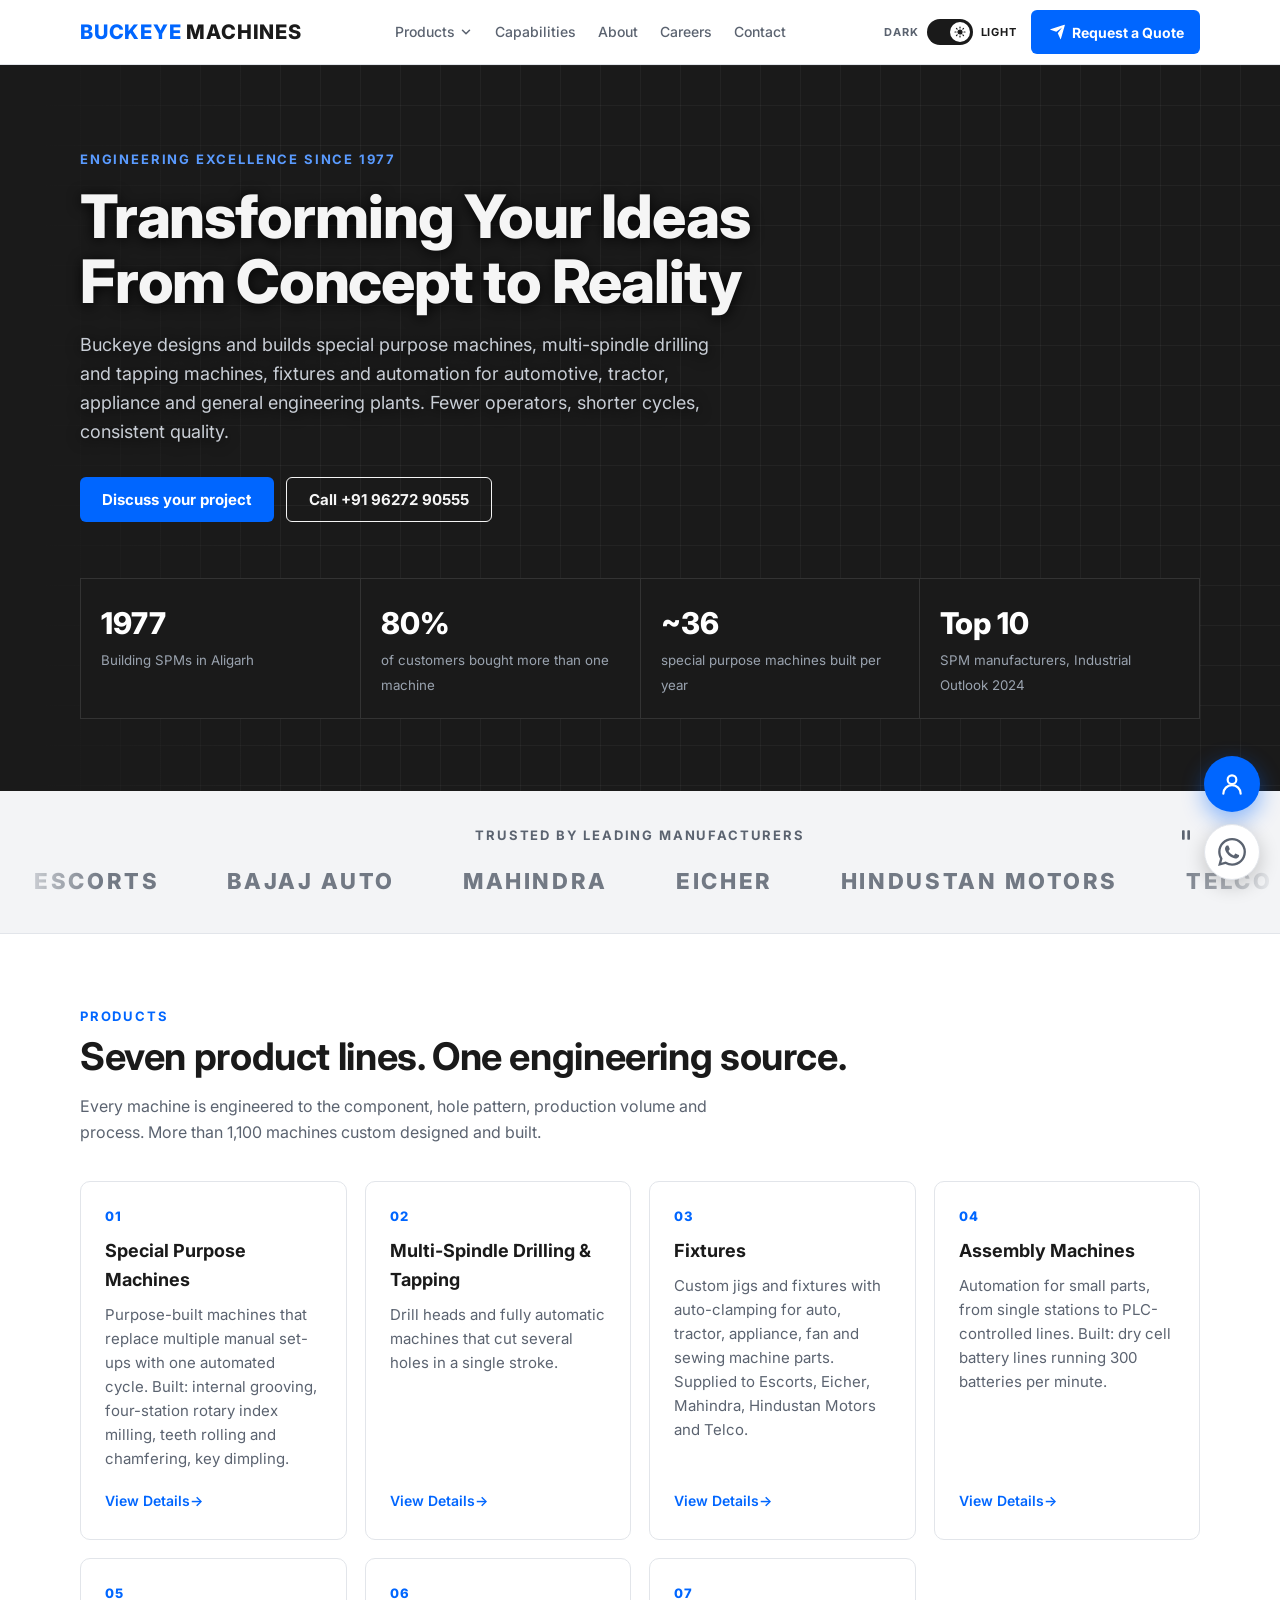
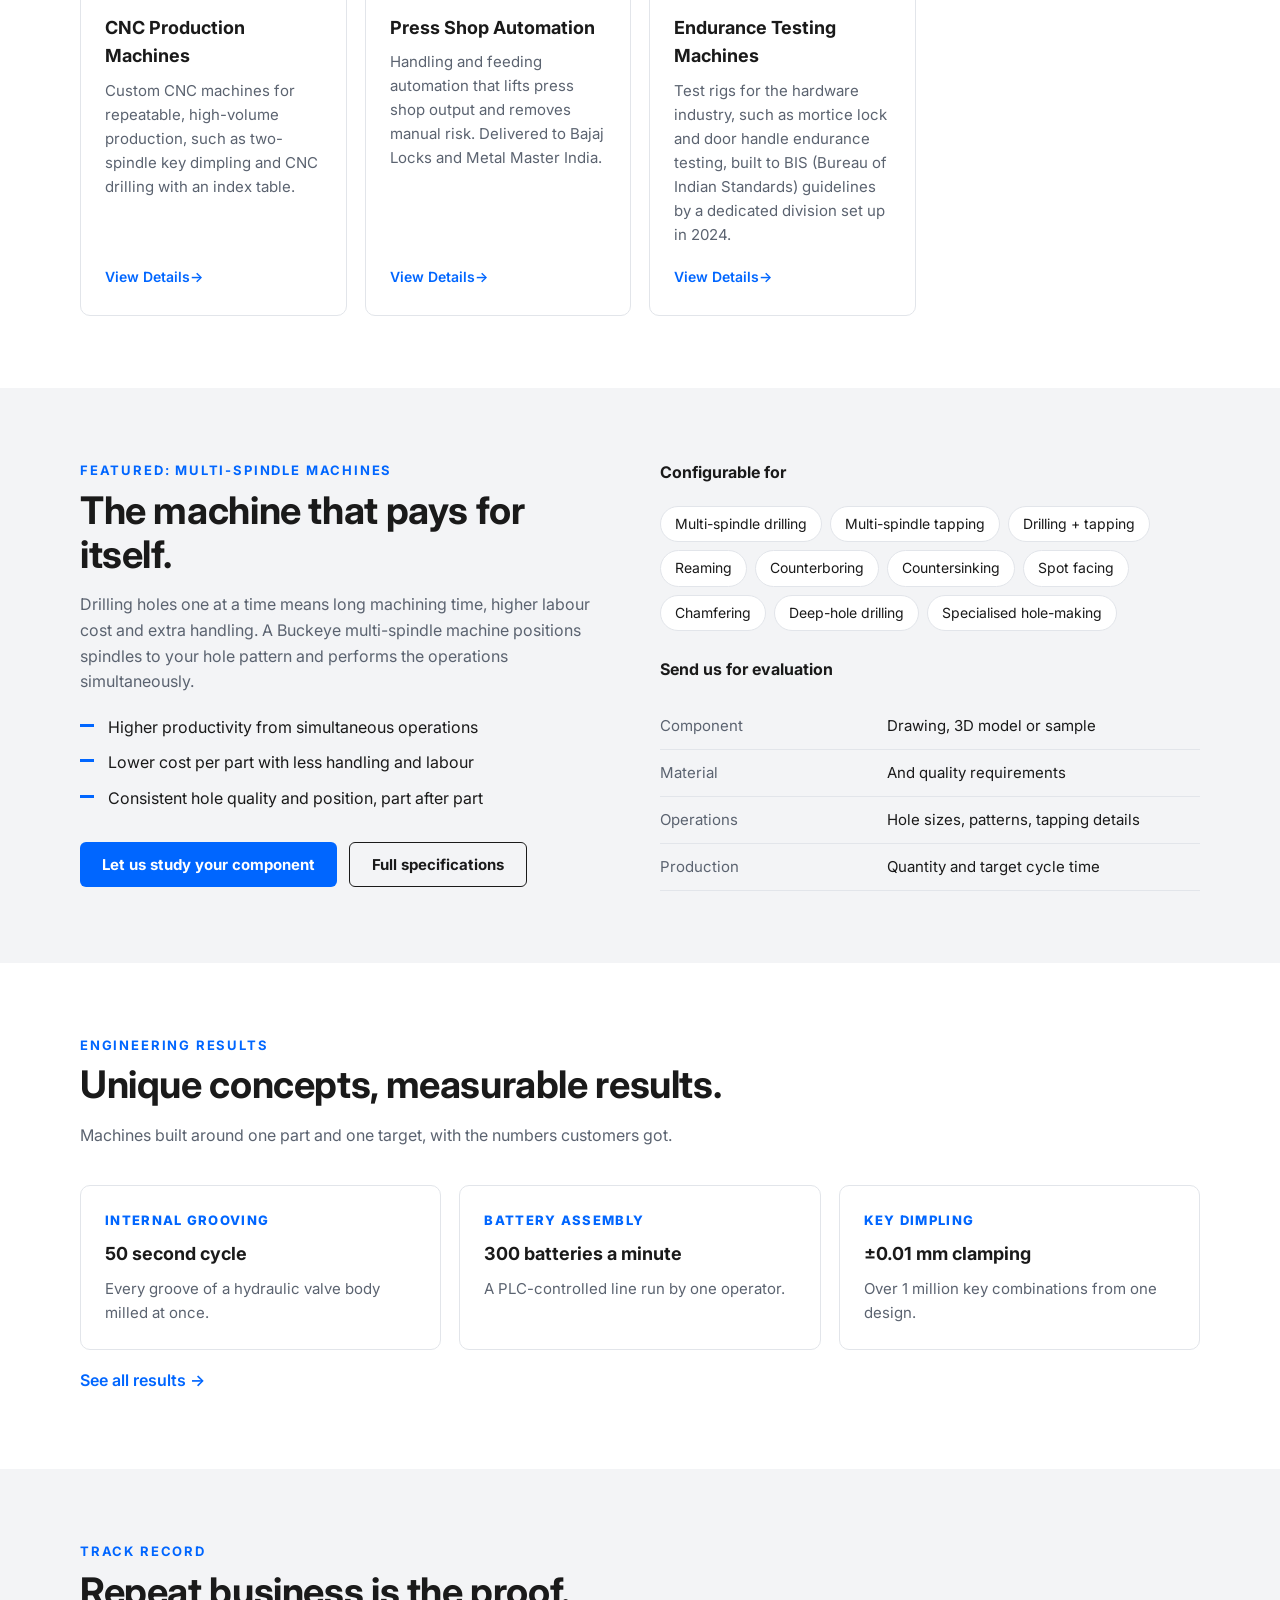
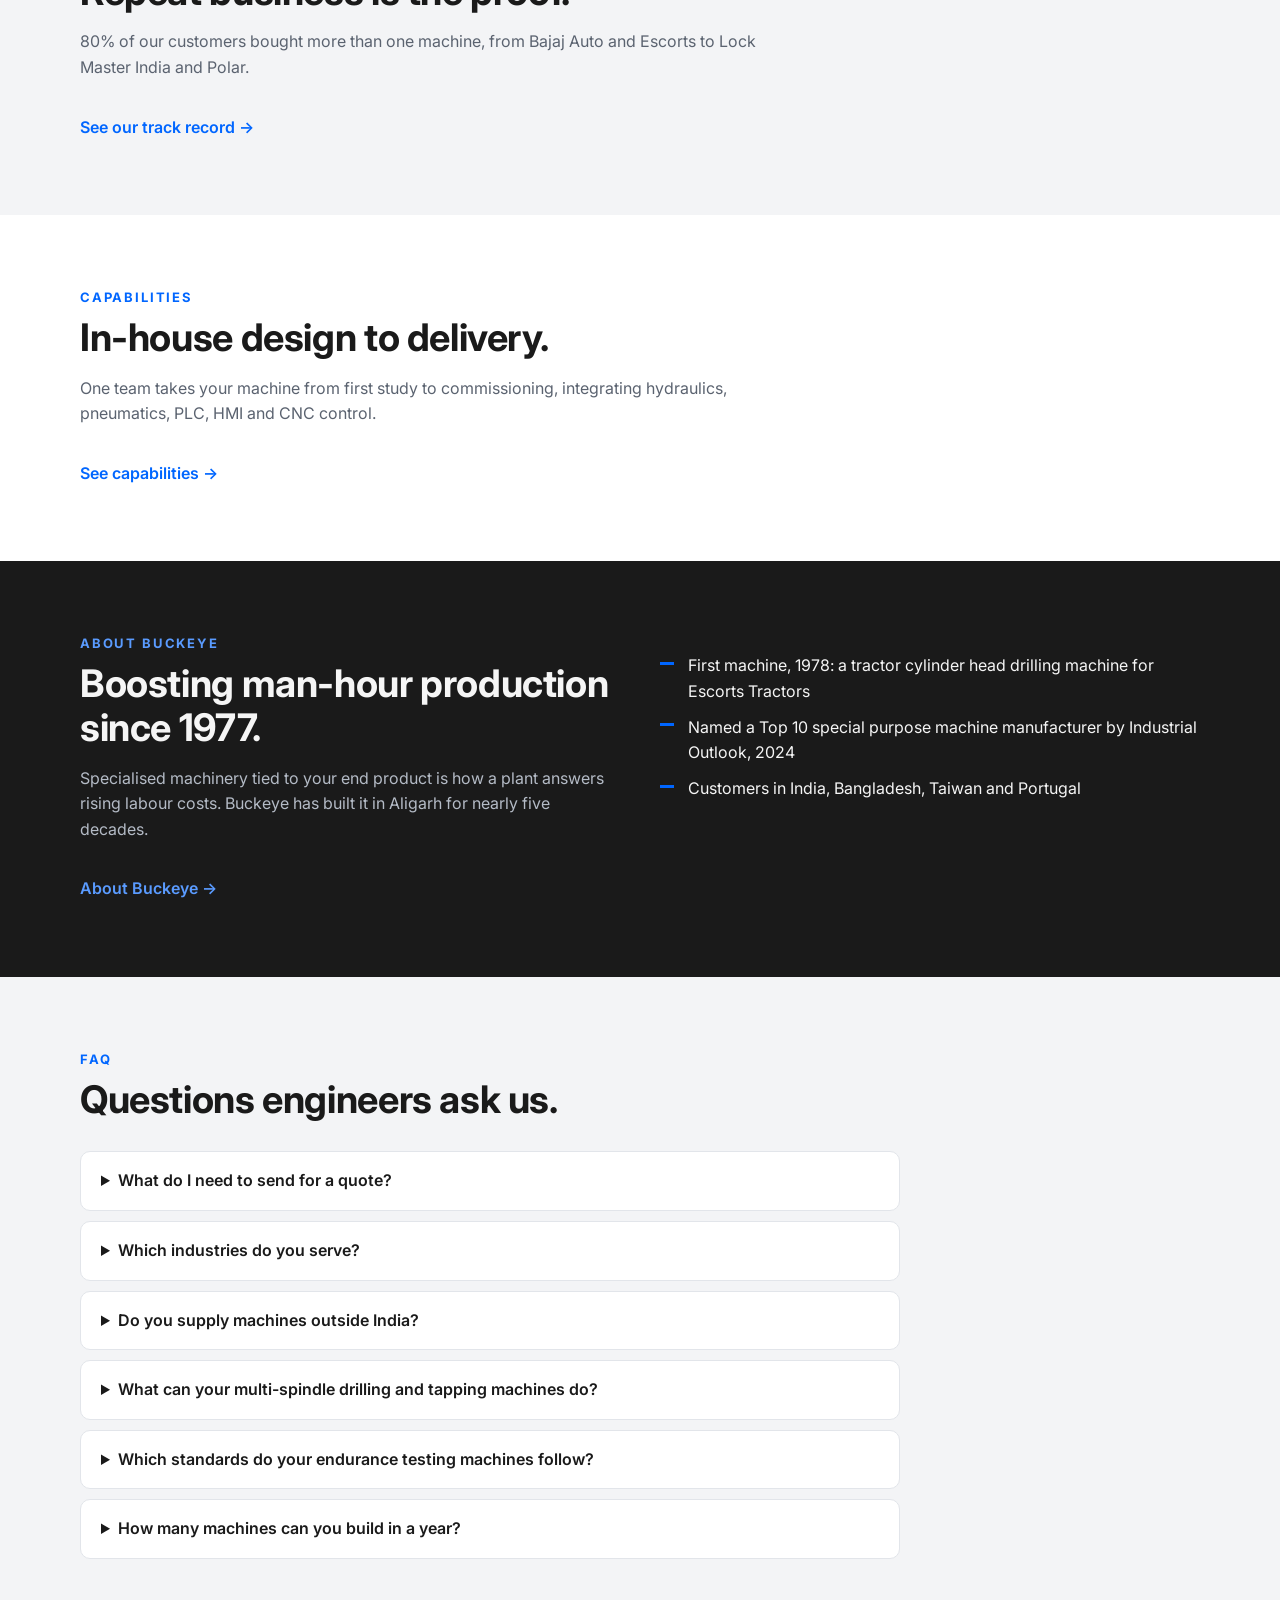
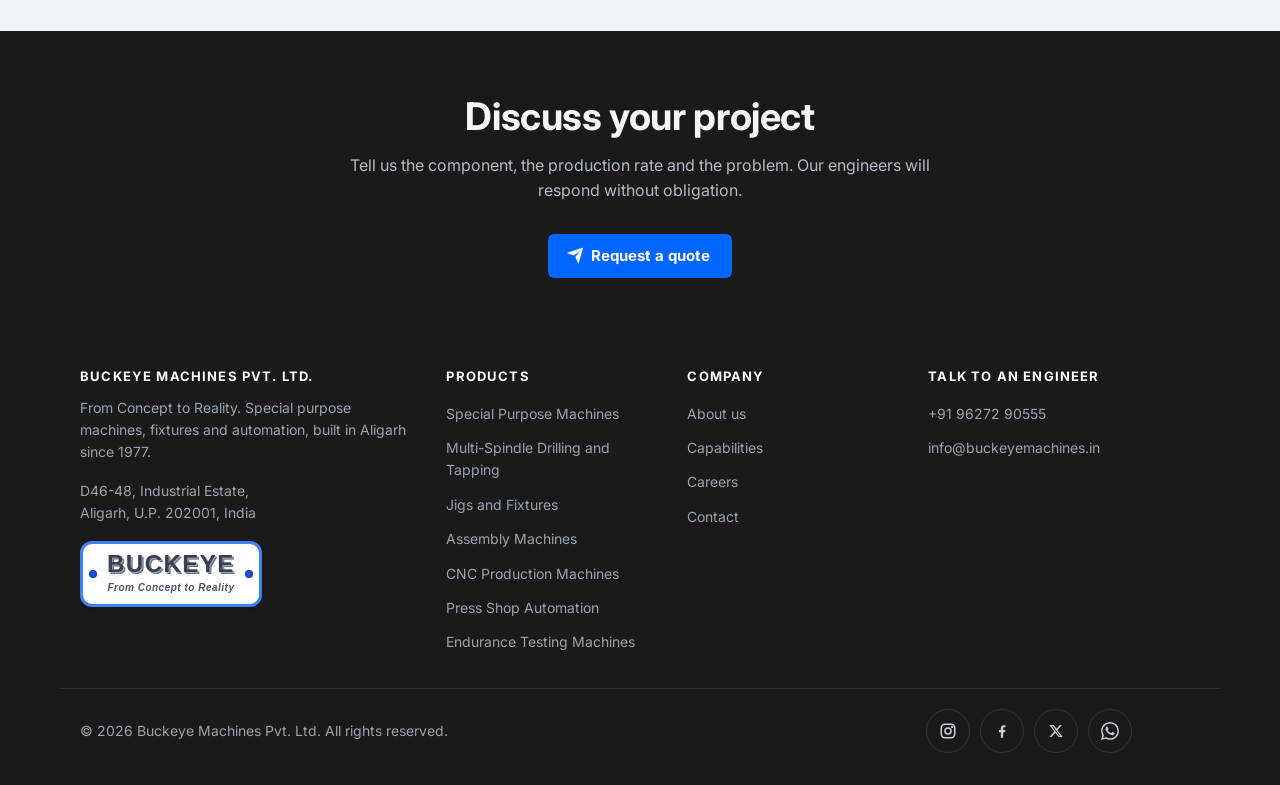
==== index.html @ 373fa929 "Add files via upload Upload developed Website" ====
<!DOCTYPE html>
<html lang="en-IN">
<head>
<meta charset="utf-8">
<meta name="viewport" content="width=device-width, initial-scale=1, viewport-fit=cover">
<title>Special Purpose Machine Manufacturer, Aligarh | Buckeye Machines</title>
<meta name="description" content="Custom special purpose machines, multi-spindle drilling and tapping, fixtures, assembly and CNC automation from Aligarh, India. 1,100+ machines since 1977.">
<meta name="robots" content="index, follow, max-image-preview:large">
<meta name="theme-color" content="#1a1a1a">
<link rel="canonical" href="https://buckeyemachines.in/">
<meta property="og:type" content="website"><meta property="og:site_name" content="Buckeye Machines"><meta property="og:title" content="Special Purpose Machine Manufacturer, Aligarh | Buckeye Machines"><meta property="og:description" content="Custom special purpose machines, multi-spindle drilling and tapping, fixtures, assembly and CNC automation from Aligarh, India. 1,100+ machines since 1977."><meta property="og:url" content="https://buckeyemachines.in/"><meta property="og:locale" content="en_IN">
<meta name="twitter:card" content="summary_large_image"><meta name="twitter:title" content="Special Purpose Machine Manufacturer, Aligarh | Buckeye Machines"><meta name="twitter:description" content="Custom special purpose machines, multi-spindle drilling and tapping, fixtures, assembly and CNC automation from Aligarh, India. 1,100+ machines since 1977.">
<script>try{var t=localStorage.getItem("bm-theme");if(t)document.documentElement.setAttribute("data-theme",t)}catch(e){}</script>
<link rel="preconnect" href="https://fonts.googleapis.com"><link rel="preconnect" href="https://fonts.gstatic.com" crossorigin>
<link rel="stylesheet" href="https://fonts.googleapis.com/css2?family=Inter:wght@400;500;600;700;800&display=swap">
<link rel="preload" as="image" href="images/hero.webp">
<link rel="icon" href="favicon.svg" type="image/svg+xml">
<link rel="stylesheet" href="style.css">
<script type="application/ld+json">{"@context":"https://schema.org","@graph":[{"@type":["Organization","LocalBusiness"],"@id":"https://buckeyemachines.in/#org","name":"Buckeye Machines Pvt. Ltd.","alternateName":"Buckeye Machines","url":"https://buckeyemachines.in/","email":"info@buckeyemachines.in","telephone":"+91-9627290555","foundingDate":"1977","slogan":"From Concept to Reality","description":"Manufacturer of special purpose machines, multi-spindle drilling and tapping machines, fixtures, assembly machines, CNC production machines, press shop automation and endurance testing machines.","geo":{"@type":"GeoCoordinates","latitude":27.90483729725643,"longitude":78.0615991531954},"hasMap":"https://maps.app.goo.gl/Gg2htDbvVSRS2Ftr7","address":{"@type":"PostalAddress","streetAddress":"D46-48, Industrial Estate","addressLocality":"Aligarh","addressRegion":"Uttar Pradesh","postalCode":"202001","addressCountry":"IN"},"areaServed":["India","Bangladesh","Taiwan","Portugal"],"numberOfEmployees":{"@type":"QuantitativeValue","minValue":40,"maxValue":45},"contactPoint":{"@type":"ContactPoint","contactType":"sales","telephone":"+91-9627290555","email":"info@buckeyemachines.in","areaServed":"IN"},"sameAs":["https://www.instagram.com/buckeyemachines57/","https://twitter.com/BuckeyeMachines","https://www.facebook.com/profile.php?id=100081990784406"],"knowsAbout":["Special purpose machines","Multi-spindle drilling and tapping","Jigs and fixtures","Assembly automation","CNC production machines","Press shop automation","Endurance testing machines"],"hasOfferCatalog":{"@type":"OfferCatalog","name":"Machines and equipment","itemListElement":[{"@type":"OfferCatalog","name":"Special Purpose Machines"},{"@type":"OfferCatalog","name":"Multi-Spindle Drilling & Tapping Machines"},{"@type":"OfferCatalog","name":"Fixtures"},{"@type":"OfferCatalog","name":"Assembly Machines"},{"@type":"OfferCatalog","name":"CNC Production Machines"},{"@type":"OfferCatalog","name":"Press Shop Automation"},{"@type":"OfferCatalog","name":"Endurance Testing Machines"}]}},{"@type":"WebSite","@id":"https://buckeyemachines.in/#site","url":"https://buckeyemachines.in/","name":"Buckeye Machines","inLanguage":"en-IN","publisher":{"@id":"https://buckeyemachines.in/#org"}},{"@type":"FAQPage","mainEntity":[{"@type":"Question","name":"What do I need to send for a quote?","acceptedAnswer":{"@type":"Answer","text":"Send your desired production rate, relevant part drawings and any machine concept or preference you have. Our application engineers review your requirements and show how they can be achieved, without obligation."}},{"@type":"Question","name":"Which industries do you serve?","acceptedAnswer":{"@type":"Answer","text":"We build for automotive, tractor, appliance, fan, battery, lock and sewing machine manufacturers, among others. Customers include Escorts, Bajaj Auto, Mahindra, Singer and Godrej."}},{"@type":"Question","name":"Do you supply machines outside India?","acceptedAnswer":{"@type":"Answer","text":"Yes. We have built assembly machines for customers in Bangladesh and Taiwan, and supplied a machine to Aluthea Group in Portugal."}},{"@type":"Question","name":"What can your multi-spindle drilling and tapping machines do?","acceptedAnswer":{"@type":"Answer","text":"They drill and tap holes of any size, quantity or pattern in a single cycle, and can also ream, counterbore, countersink, spot face, chamfer and deep-hole drill."}},{"@type":"Question","name":"Which standards do your endurance testing machines follow?","acceptedAnswer":{"@type":"Answer","text":"They are built for hardware products to BIS (Bureau of Indian Standards) guidelines by a dedicated team set up in 2024."}},{"@type":"Question","name":"How many machines can you build in a year?","acceptedAnswer":{"@type":"Answer","text":"Our capacity is about 36 special purpose machines of average size per year. We work with four to eight customers at a time so each gets our full focus."}}]}]}</script>
</head>
<body>
<a class="skip" href="#top">Skip to main content</a>
<header><div class="w nav"><a class="logo" href="index.html"><span>BUCKEYE</span> MACHINES</a><nav id="nv" aria-label="Main"><div class="dd"><a href="index.html#products" data-dd aria-haspopup="true">Products</a><button class="ddb" type="button" aria-label="Show product menu" aria-expanded="false"><svg viewBox="0 0 24 24" width="14" height="14" fill="none" stroke="currentColor" stroke-width="2.6" stroke-linecap="round" stroke-linejoin="round" aria-hidden="true"><path d="M6 9l6 6 6-6"/></svg></button><ul class="sub"><li><a href="index.html#products">All products</a></li><li><a href="special-purpose-machine.html">Special Purpose Machines</a></li><li><a href="drilling-machine.html">Multi-Spindle Drilling and Tapping</a></li><li><a href="fixture.html">Jigs and Fixtures</a></li><li><a href="assembly-machines.html">Assembly Machines</a></li><li><a href="cnc-production-machine.html">CNC Production Machines</a></li><li><a href="press-shop-automation.html">Press Shop Automation</a></li><li><a href="endurance-testing-machines.html">Endurance Testing Machines</a></li></ul></div><a href="capabilities.html">Capabilities</a><a href="about-us.html">About</a><a href="career.html">Careers</a><a href="contact-us.html">Contact</a><a class="btn nvc btn-send" href="contact-us.html#rfq"><span class="sw1"><span class="sw2"><svg viewBox="0 0 24 24" aria-hidden="true"><path fill="currentColor" d="M1.946 9.315c-.522-.174-.527-.455.01-.634l19.087-6.362c.529-.176.832.12.684.638l-5.454 19.086c-.15.529-.455.547-.679.045L12 14l6-8-8 6-8.054-2.685z"/></svg></span></span><span class="bt">Request a Quote</span></a></nav><div class="hr"><button class="mb" id="mb" type="button" aria-label="Open menu" aria-expanded="false" aria-controls="nv"><svg viewBox="0 0 24 24" width="22" height="22" fill="none" stroke="currentColor" stroke-width="2.2" stroke-linecap="round" aria-hidden="true"><path d="M4 7h16M4 12h16M4 17h16"/></svg></button><button class="sw" id="tg" type="button" role="switch" aria-checked="false" aria-label="Toggle dark and light mode"><span class="sl sd">Dark</span><span class="tr"><span class="kn"><svg class="mo" viewBox="0 0 24 24" width="12" height="12" fill="currentColor" aria-hidden="true"><path d="M20 14.5A8.5 8.5 0 0 1 9.5 4a8.5 8.5 0 1 0 10.5 10.5z"/></svg><svg class="su" viewBox="0 0 24 24" width="12" height="12" fill="none" stroke="currentColor" stroke-width="2.4" stroke-linecap="round" aria-hidden="true"><circle cx="12" cy="12" r="4" fill="currentColor"/><path d="M12 2v2M12 20v2M2 12h2M20 12h2M4.9 4.9l1.4 1.4M17.7 17.7l1.4 1.4M4.9 19.1l1.4-1.4M17.7 6.3l1.4-1.4"/></svg></span></span><span class="sl sg">Light</span></button><a class="btn sm btn-send" href="contact-us.html#rfq"><span class="sw1"><span class="sw2"><svg viewBox="0 0 24 24" aria-hidden="true"><path fill="currentColor" d="M1.946 9.315c-.522-.174-.527-.455.01-.634l19.087-6.362c.529-.176.832.12.684.638l-5.454 19.086c-.15.529-.455.547-.679.045L12 14l6-8-8 6-8.054-2.685z"/></svg></span></span><span class="bt">Request a Quote</span></a></div></div></header>
<main id="top">
<div class="hero"><div class="w">
<div class="eyebrow">Engineering excellence since 1977</div>
<h1>Transforming Your Ideas<br>From Concept to Reality</h1>
<p>Buckeye designs and builds special purpose machines, multi-spindle drilling and tapping machines, fixtures and automation for automotive, tractor, appliance and general engineering plants. Fewer operators, shorter cycles, consistent quality.</p>
<div class="cta"><a class="btn" href="contact-us.html#rfq">Discuss your project</a><a class="btn o" href="tel:+919627290555">Call +91 96272 90555</a></div>
<div class="stats"><div><b>1977</b><small>Building SPMs in Aligarh</small></div><div><b>80%</b><small>of customers bought more than one machine</small></div><div><b>~36</b><small>special purpose machines built per year</small></div><div><b>Top 10</b><small>SPM manufacturers, Industrial Outlook 2024</small></div></div>
</div></div>

<div class="trust"><div class="w"><div class="eyebrow">Trusted by leading manufacturers</div><button class="mp" id="mp" type="button" aria-pressed="false" aria-label="Pause or play scrolling client names"><svg class="pa" viewBox="0 0 24 24" width="16" height="16" fill="currentColor" aria-hidden="true"><rect x="6" y="5" width="4" height="14" rx="1"/><rect x="14" y="5" width="4" height="14" rx="1"/></svg><svg class="pl" viewBox="0 0 24 24" width="16" height="16" fill="currentColor" aria-hidden="true"><path d="M7 4.5v15l12-7.5z"/></svg></button></div><div class="mq" aria-label="Companies Buckeye has worked with"><div class="mt" id="mt"><span>Escorts</span><span>Bajaj Auto</span><span>Mahindra</span><span>Eicher</span><span>Hindustan Motors</span><span>Telco</span><span>Singer</span><span>Kelvinator</span><span>Khaitan Fans</span><span>Orient Fans</span><span>LML</span><span>Polar</span><span>Usha Fans</span><span>Electrolux</span><span>Godrej</span><span>Geep</span><span>Lock Master India</span><span>Sona Steering</span><span>Sandhar Locks</span><span>XLO United Clutch</span><span>JK Batteries</span><span>Novino</span><span>Morris Bajaj</span><span>Balaji Hardware</span><span>Aluthea Group, Portugal</span></div></div></div>

<section id="products"><div class="w">
<div class="eyebrow">Products</div>
<h2>Seven product lines. One engineering source.</h2>
<p class="lead">Every machine is engineered to the component, hole pattern, production volume and process. More than 1,100 machines custom designed and built.</p>
<div class="grid">
<div class="card"><i>01</i><h3>Special Purpose Machines</h3><p>Purpose-built machines that replace multiple manual set-ups with one automated cycle. Built: internal grooving, four-station rotary index milling, teeth rolling and chamfering, key dimpling.</p><a href="special-purpose-machine.html">View Details<span class="sr"> of Special Purpose Machines</span> →</a></div>
<div class="card"><i>02</i><h3>Multi-Spindle Drilling &amp; Tapping</h3><p>Drill heads and fully automatic machines that cut several holes in a single stroke.</p><a href="drilling-machine.html">View Details<span class="sr"> of Multi-Spindle Drilling &amp; Tapping</span> →</a></div>
<div class="card"><i>03</i><h3>Fixtures</h3><p>Custom jigs and fixtures with auto-clamping for auto, tractor, appliance, fan and sewing machine parts. Supplied to Escorts, Eicher, Mahindra, Hindustan Motors and Telco.</p><a href="fixture.html">View Details<span class="sr"> of Fixtures</span> →</a></div>
<div class="card"><i>04</i><h3>Assembly Machines</h3><p>Automation for small parts, from single stations to PLC-controlled lines. Built: dry cell battery lines running 300 batteries per minute.</p><a href="assembly-machines.html">View Details<span class="sr"> of Assembly Machines</span> →</a></div>
<div class="card"><i>05</i><h3>CNC Production Machines</h3><p>Custom CNC machines for repeatable, high-volume production, such as two-spindle key dimpling and CNC drilling with an index table.</p><a href="cnc-production-machine.html">View Details<span class="sr"> of CNC Production Machines</span> →</a></div>
<div class="card"><i>06</i><h3>Press Shop Automation</h3><p>Handling and feeding automation that lifts press shop output and removes manual risk. Delivered to Bajaj Locks and Metal Master India.</p><a href="press-shop-automation.html">View Details<span class="sr"> of Press Shop Automation</span> →</a></div>
<div class="card"><i>07</i><h3>Endurance Testing Machines</h3><p>Test rigs for the hardware industry, such as mortice lock and door handle endurance testing, built to BIS (Bureau of Indian Standards) guidelines by a dedicated division set up in 2024.</p><a href="endurance-testing-machines.html">View Details<span class="sr"> of Endurance Testing Machines</span> →</a></div>
</div></div></section>

<section class="alt" id="drilling"><div class="w two">
<div>
<div class="eyebrow">Featured: multi-spindle machines</div>
<h2>The machine that pays for itself.</h2>
<p class="lead">Drilling holes one at a time means long machining time, higher labour cost and extra handling. A Buckeye multi-spindle machine positions spindles to your hole pattern and performs the operations simultaneously.</p>
<ul class="ck"><li>Higher productivity from simultaneous operations</li><li>Lower cost per part with less handling and labour</li><li>Consistent hole quality and position, part after part</li></ul>
<div class="cta"><a class="btn" href="contact-us.html?m=Multi-Spindle%20Drilling%20%26%20Tapping#rfq">Let us study your component</a><a class="btn o" href="drilling-machine.html">Full specifications</a></div>
</div>
<div>
<b>Configurable for</b>
<div class="tags"><span>Multi-spindle drilling</span><span>Multi-spindle tapping</span><span>Drilling + tapping</span><span>Reaming</span><span>Counterboring</span><span>Countersinking</span><span>Spot facing</span><span>Chamfering</span><span>Deep-hole drilling</span><span>Specialised hole-making</span></div>
<p style="margin-top:26px"><b>Send us for evaluation</b></p>
<table class="spec"><tr><td>Component</td><td>Drawing, 3D model or sample</td></tr><tr><td>Material</td><td>And quality requirements</td></tr><tr><td>Operations</td><td>Hole sizes, patterns, tapping details</td></tr><tr><td>Production</td><td>Quantity and target cycle time</td></tr></table>
</div></div></section>

<section id="work"><div class="w"><div class="eyebrow">Engineering results</div><h2>Unique concepts, measurable results.</h2><p class="lead">Machines built around one part and one target, with the numbers customers got.</p><div class="grid" style="grid-template-columns:repeat(auto-fit,minmax(240px,1fr))">
<div class="card"><i>INTERNAL GROOVING</i><h3>50 second cycle</h3><p>Every groove of a hydraulic valve body milled at once.</p></div>
<div class="card"><i>BATTERY ASSEMBLY</i><h3>300 batteries a minute</h3><p>A PLC-controlled line run by one operator.</p></div>
<div class="card"><i>KEY DIMPLING</i><h3>±0.01 mm clamping</h3><p>Over 1 million key combinations from one design.</p></div>
</div><a class="more" href="capabilities.html#work">See all results →</a></div></section>

<section class="alt" id="record"><div class="w"><div class="eyebrow">Track record</div><h2>Repeat business is the proof.</h2><p class="lead">80% of our customers bought more than one machine, from Bajaj Auto and Escorts to Lock Master India and Polar.</p><a class="more" href="capabilities.html#record">See our track record →</a></div></section>

<section id="capabilities"><div class="w"><div class="eyebrow">Capabilities</div><h2>In-house design to delivery.</h2><p class="lead">One team takes your machine from first study to commissioning, integrating hydraulics, pneumatics, PLC, HMI and CNC control.</p><a class="more" href="capabilities.html">See capabilities →</a></div></section>

<section class="dark" id="about"><div class="w two"><div><div class="eyebrow">About Buckeye</div><h2>Boosting man-hour production since 1977.</h2><p class="lead">Specialised machinery tied to your end product is how a plant answers rising labour costs. Buckeye has built it in Aligarh for nearly five decades.</p><a class="more" href="about-us.html" style="color:#5a9bff">About Buckeye →</a></div>
<div><ul class="ck"><li>First machine, 1978: a tractor cylinder head drilling machine for Escorts Tractors</li><li>Named a Top 10 special purpose machine manufacturer by Industrial Outlook, 2024</li><li>Customers in India, Bangladesh, Taiwan and Portugal</li></ul></div></div></section>

<section class="alt" id="faq"><div class="w"><div class="eyebrow">FAQ</div><h2>Questions engineers ask us.</h2><div class="fq"><details><summary>What do I need to send for a quote?</summary><p>Send your desired production rate, relevant part drawings and any machine concept or preference you have. Our application engineers review your requirements and show how they can be achieved, without obligation.</p></details><details><summary>Which industries do you serve?</summary><p>We build for automotive, tractor, appliance, fan, battery, lock and sewing machine manufacturers, among others. Customers include Escorts, Bajaj Auto, Mahindra, Singer and Godrej.</p></details><details><summary>Do you supply machines outside India?</summary><p>Yes. We have built assembly machines for customers in Bangladesh and Taiwan, and supplied a machine to Aluthea Group in Portugal.</p></details><details><summary>What can your multi-spindle drilling and tapping machines do?</summary><p>They drill and tap holes of any size, quantity or pattern in a single cycle, and can also ream, counterbore, countersink, spot face, chamfer and deep-hole drill.</p></details><details><summary>Which standards do your endurance testing machines follow?</summary><p>They are built for hardware products to BIS (Bureau of Indian Standards) guidelines by a dedicated team set up in 2024.</p></details><details><summary>How many machines can you build in a year?</summary><p>Our capacity is about 36 special purpose machines of average size per year. We work with four to eight customers at a time so each gets our full focus.</p></details></div></div></section>

<section class="band"><div class="w"><h2>Discuss your project</h2><p>Tell us the component, the production rate and the problem. Our engineers will respond without obligation.</p><div class="cta"><a class="btn btn-send" href="contact-us.html#rfq"><span class="sw1"><span class="sw2"><svg viewBox="0 0 24 24" aria-hidden="true"><path fill="currentColor" d="M1.946 9.315c-.522-.174-.527-.455.01-.634l19.087-6.362c.529-.176.832.12.684.638l-5.454 19.086c-.15.529-.455.547-.679.045L12 14l6-8-8 6-8.054-2.685z"/></svg></span></span><span class="bt">Request a quote</span></a></div></div></section>
</main>
<footer><div class="w fg"><div><h3>Buckeye Machines Pvt. Ltd.</h3><p>From Concept to Reality. Special purpose machines, fixtures and automation, built in Aligarh since 1977.</p><p><a href="https://maps.app.goo.gl/Gg2htDbvVSRS2Ftr7" target="_blank" rel="noopener">D46-48, Industrial Estate,<br>Aligarh, U.P. 202001, India</a></p> <p>     <a href="#" class="logo-badge">
      <span class="logo-text">BUCKEYE</span>
      <span class="logo-tagline">From Concept to Reality</span>
    </a></p> </div><div><h3>Products</h3><ul><li><a href="special-purpose-machine.html">Special Purpose Machines</a></li><li><a href="drilling-machine.html">Multi-Spindle Drilling and Tapping</a></li><li><a href="fixture.html">Jigs and Fixtures</a></li><li><a href="assembly-machines.html">Assembly Machines</a></li><li><a href="cnc-production-machine.html">CNC Production Machines</a></li><li><a href="press-shop-automation.html">Press Shop Automation</a></li><li><a href="endurance-testing-machines.html">Endurance Testing Machines</a></li></ul></div><div><h3>Company</h3><ul><li><a href="about-us.html">About us</a></li><li><a href="capabilities.html">Capabilities</a></li><li><a href="career.html">Careers</a></li><li><a href="contact-us.html">Contact</a></li></ul></div><div><h3>Talk to an engineer</h3><p><a href="tel:+919627290555">+91 96272 90555</a><br><a href="mailto:info@buckeyemachines.in">info@buckeyemachines.in</a></p></div></div><div class="w fb"><span>© <span class="yr">2026</span> Buckeye Machines Pvt. Ltd. All rights reserved.</span><span class="so"><a href="https://www.instagram.com/buckeyemachines57/" target="_blank" rel="noopener" aria-label="Instagram"><svg viewBox="0 0 24 24" width="18" height="18" fill="none" stroke="currentColor" stroke-width="2" stroke-linecap="round" stroke-linejoin="round" aria-hidden="true"><rect x="3" y="3" width="18" height="18" rx="5"/><circle cx="12" cy="12" r="4"/><circle cx="17.5" cy="6.5" r=".6" fill="currentColor"/></svg></a><a href="https://www.facebook.com/profile.php?id=100081990784406" target="_blank" rel="noopener" aria-label="Facebook"><svg viewBox="0 0 24 24" width="18" height="18" fill="currentColor" aria-hidden="true"><path d="M13.5 21v-7.5h2.6l.4-3h-3V8.6c0-.9.3-1.5 1.5-1.5h1.6V4.4c-.3 0-1.2-.1-2.3-.1-2.3 0-3.8 1.4-3.8 3.9v2.3H7.9v3h2.6V21h3z"/></svg></a><a href="https://twitter.com/BuckeyeMachines" target="_blank" rel="noopener" aria-label="X"><svg viewBox="0 0 24 24" width="16" height="16" fill="currentColor" aria-hidden="true"><path d="M17.8 3h3.1l-6.8 7.7L22 21h-6.2l-4.9-6.4L5.3 21H2.2l7.3-8.3L2 3h6.4l4.4 5.8L17.8 3zm-1.1 16.2h1.7L7.4 4.7H5.6l11.1 14.5z"/></svg></a><a href="https://wa.me/919627290555?text=Hello%20Buckeye%20Machines%2C%20I%20would%20like%20to%20discuss%20a%20machine%20requirement." target="_blank" rel="noopener" aria-label="WhatsApp"><svg viewBox="0 0 24 24" width="18" height="18" fill="currentColor" aria-hidden="true"><path d="M17.472 14.382c-.297-.149-1.758-.867-2.03-.967-.273-.099-.471-.148-.67.15-.197.297-.767.966-.94 1.164-.173.199-.347.223-.644.075-.297-.15-1.255-.463-2.39-1.475-.883-.788-1.48-1.761-1.653-2.059-.173-.297-.018-.458.13-.606.134-.133.298-.347.446-.52.149-.174.198-.298.298-.497.099-.198.05-.371-.025-.52-.075-.149-.669-1.612-.916-2.207-.242-.579-.487-.5-.669-.51-.173-.008-.371-.01-.57-.01-.198 0-.52.074-.792.372-.272.297-1.04 1.016-1.04 2.479 0 1.462 1.065 2.875 1.213 3.074.149.198 2.096 3.2 5.077 4.487.709.306 1.262.489 1.694.625.712.227 1.36.195 1.871.118.571-.085 1.758-.719 2.006-1.413.248-.694.248-1.289.173-1.413-.074-.124-.272-.198-.57-.347m-5.421 7.403h-.004a9.87 9.87 0 01-5.031-1.378l-.361-.214-3.741.982.998-3.648-.235-.374a9.86 9.86 0 01-1.51-5.26c.001-5.45 4.436-9.884 9.888-9.884 2.64 0 5.122 1.03 6.988 2.898a9.825 9.825 0 012.893 6.994c-.003 5.45-4.437 9.884-9.885 9.884m8.413-18.297A11.815 11.815 0 0012.05 0C5.495 0 .16 5.335.157 11.892c0 2.096.547 4.142 1.588 5.945L.057 24l6.305-1.654a11.882 11.882 0 005.683 1.448h.005c6.554 0 11.89-5.335 11.893-11.893a11.821 11.821 0 00-3.48-8.413z"/></svg></a></span></div></footer>
<div class="cpw"><button class="cb" id="cb" type="button" aria-label="Contact information" aria-expanded="false" aria-controls="cp"><svg viewBox="0 0 24 24" width="26" height="26" fill="none" stroke="currentColor" stroke-width="2" stroke-linecap="round" stroke-linejoin="round" aria-hidden="true"><circle cx="12" cy="8" r="4"/><path d="M4 21a8 8 0 0116 0"/></svg></button><span class="cbl">Contact us</span></div><section class="cp" id="cp" role="dialog" aria-label="Contact information" aria-hidden="true"><div class="cph"><b>Contact Buckeye</b><button class="cpx" id="cpx" type="button" aria-label="Close contact information">✕</button></div><ul class="cpl"><li><span class="ci"><svg viewBox="0 0 24 24" width="17" height="17" fill="none" stroke="currentColor" stroke-width="2" stroke-linecap="round" stroke-linejoin="round" aria-hidden="true"><path d="M22 16.9v3a2 2 0 01-2.2 2 19.8 19.8 0 01-8.6-3.1 19.5 19.5 0 01-6-6A19.8 19.8 0 012.1 4.2 2 2 0 014.1 2h3a2 2 0 012 1.7c.1 1 .4 1.9.7 2.8a2 2 0 01-.5 2.1L8.1 9.9a16 16 0 006 6l1.3-1.3a2 2 0 012.1-.4c.9.3 1.8.6 2.8.7a2 2 0 011.7 2z"/></svg></span><span><a href="tel:+919627290555">+91 96272 90555</a><br><a href="tel:+917830655599">+91 78306 55599</a></span></li><li><span class="ci"><svg viewBox="0 0 24 24" width="17" height="17" fill="none" stroke="currentColor" stroke-width="2" stroke-linecap="round" stroke-linejoin="round" aria-hidden="true"><rect x="3" y="5" width="18" height="14" rx="2"/><path d="M3 7l9 6 9-6"/></svg></span><span><a href="mailto:info@buckeyemachines.in">info@buckeyemachines.in</a><br><a href="mailto:buckeye.aligarh@gmail.com">buckeye.aligarh@gmail.com</a></span></li><li><span class="ci"><svg viewBox="0 0 24 24" width="17" height="17" fill="none" stroke="currentColor" stroke-width="2" stroke-linecap="round" stroke-linejoin="round" aria-hidden="true"><path d="M12 21s-7-6.2-7-11a7 7 0 0114 0c0 4.8-7 11-7 11z"/><circle cx="12" cy="10" r="2.5"/></svg></span><span><a href="https://maps.app.goo.gl/Gg2htDbvVSRS2Ftr7" target="_blank" rel="noopener">D46-48, Industrial Estate, Aligarh 202001, U.P.</a></span></li></ul><div class="cps"><a href="https://wa.me/919627290555?text=Hello%20Buckeye%20Machines%2C%20I%20would%20like%20to%20discuss%20a%20machine%20requirement." target="_blank" rel="noopener"><svg viewBox="0 0 24 24" width="17" height="17" fill="currentColor" aria-hidden="true"><path d="M17.472 14.382c-.297-.149-1.758-.867-2.03-.967-.273-.099-.471-.148-.67.15-.197.297-.767.966-.94 1.164-.173.199-.347.223-.644.075-.297-.15-1.255-.463-2.39-1.475-.883-.788-1.48-1.761-1.653-2.059-.173-.297-.018-.458.13-.606.134-.133.298-.347.446-.52.149-.174.198-.298.298-.497.099-.198.05-.371-.025-.52-.075-.149-.669-1.612-.916-2.207-.242-.579-.487-.5-.669-.51-.173-.008-.371-.01-.57-.01-.198 0-.52.074-.792.372-.272.297-1.04 1.016-1.04 2.479 0 1.462 1.065 2.875 1.213 3.074.149.198 2.096 3.2 5.077 4.487.709.306 1.262.489 1.694.625.712.227 1.36.195 1.871.118.571-.085 1.758-.719 2.006-1.413.248-.694.248-1.289.173-1.413-.074-.124-.272-.198-.57-.347m-5.421 7.403h-.004a9.87 9.87 0 01-5.031-1.378l-.361-.214-3.741.982.998-3.648-.235-.374a9.86 9.86 0 01-1.51-5.26c.001-5.45 4.436-9.884 9.888-9.884 2.64 0 5.122 1.03 6.988 2.898a9.825 9.825 0 012.893 6.994c-.003 5.45-4.437 9.884-9.885 9.884m8.413-18.297A11.815 11.815 0 0012.05 0C5.495 0 .16 5.335.157 11.892c0 2.096.547 4.142 1.588 5.945L.057 24l6.305-1.654a11.882 11.882 0 005.683 1.448h.005c6.554 0 11.89-5.335 11.893-11.893a11.821 11.821 0 00-3.48-8.413z"/></svg><span>WhatsApp</span></a><a href="https://www.instagram.com/buckeyemachines57/" target="_blank" rel="noopener"><svg viewBox="0 0 24 24" width="17" height="17" fill="none" stroke="currentColor" stroke-width="2" stroke-linecap="round" stroke-linejoin="round" aria-hidden="true"><rect x="3" y="3" width="18" height="18" rx="5"/><circle cx="12" cy="12" r="4"/><circle cx="17.5" cy="6.5" r=".6" fill="currentColor"/></svg><span>@buckeyemachines57</span></a><a href="https://twitter.com/BuckeyeMachines" target="_blank" rel="noopener"><svg viewBox="0 0 24 24" width="15" height="15" fill="currentColor" aria-hidden="true"><path d="M17.8 3h3.1l-6.8 7.7L22 21h-6.2l-4.9-6.4L5.3 21H2.2l7.3-8.3L2 3h6.4l4.4 5.8L17.8 3zm-1.1 16.2h1.7L7.4 4.7H5.6l11.1 14.5z"/></svg><span>@BuckeyeMachines</span></a><a href="https://www.facebook.com/profile.php?id=100081990784406" target="_blank" rel="noopener"><svg viewBox="0 0 24 24" width="17" height="17" fill="currentColor" aria-hidden="true"><path d="M13.5 21v-7.5h2.6l.4-3h-3V8.6c0-.9.3-1.5 1.5-1.5h1.6V4.4c-.3 0-1.2-.1-2.3-.1-2.3 0-3.8 1.4-3.8 3.9v2.3H7.9v3h2.6V21h3z"/></svg><span>Buckeye Machines</span></a></div><a class="cpa" href="contact-us.html#rfq">Request a quote →</a></section>
<div class="wa"><a class="wb" href="https://wa.me/919627290555?text=Hello%20Buckeye%20Machines%2C%20I%20would%20like%20to%20discuss%20a%20machine%20requirement." target="_blank" rel="noopener" aria-label="Chat with Buckeye Machines on WhatsApp"><svg viewBox="0 0 24 24" width="28" height="28" fill="currentColor" aria-hidden="true"><path d="M17.472 14.382c-.297-.149-1.758-.867-2.03-.967-.273-.099-.471-.148-.67.15-.197.297-.767.966-.94 1.164-.173.199-.347.223-.644.075-.297-.15-1.255-.463-2.39-1.475-.883-.788-1.48-1.761-1.653-2.059-.173-.297-.018-.458.13-.606.134-.133.298-.347.446-.52.149-.174.198-.298.298-.497.099-.198.05-.371-.025-.52-.075-.149-.669-1.612-.916-2.207-.242-.579-.487-.5-.669-.51-.173-.008-.371-.01-.57-.01-.198 0-.52.074-.792.372-.272.297-1.04 1.016-1.04 2.479 0 1.462 1.065 2.875 1.213 3.074.149.198 2.096 3.2 5.077 4.487.709.306 1.262.489 1.694.625.712.227 1.36.195 1.871.118.571-.085 1.758-.719 2.006-1.413.248-.694.248-1.289.173-1.413-.074-.124-.272-.198-.57-.347m-5.421 7.403h-.004a9.87 9.87 0 01-5.031-1.378l-.361-.214-3.741.982.998-3.648-.235-.374a9.86 9.86 0 01-1.51-5.26c.001-5.45 4.436-9.884 9.888-9.884 2.64 0 5.122 1.03 6.988 2.898a9.825 9.825 0 012.893 6.994c-.003 5.45-4.437 9.884-9.885 9.884m8.413-18.297A11.815 11.815 0 0012.05 0C5.495 0 .16 5.335.157 11.892c0 2.096.547 4.142 1.588 5.945L.057 24l6.305-1.654a11.882 11.882 0 005.683 1.448h.005c6.554 0 11.89-5.335 11.893-11.893a11.821 11.821 0 00-3.48-8.413z"/></svg></a><span class="wl">Chat on WhatsApp</span></div>
<script src="site.js" defer></script>
</body>
</html>
---- style.css ----
:root{--bg:#fff;--surf:#f3f4f6;--card:#fff;--ink:#1a1a1a;--mut:#5b6370;--line:#e2e5ea;--acc:#0066ff;--acc-text:#0066ff;--acc-ink:#fff;--err:#c62f2f;--ok:#1f8a4c;--dark:#1a1a1a;--dark-ink:#f5f5f5;box-sizing:border-box;padding-top:env(safe-area-inset-top,0px);padding-bottom:env(safe-area-inset-bottom,0px);color-scheme:light}
@media (prefers-color-scheme:dark){:root:not([data-theme="light"]){--acc:#0066ff;--acc-text:#5a9bff;--acc-ink:#fff;--err:#ff8f8f;--ok:#5fd08d;--bg:#121416;--surf:#1a1d20;--card:#1f2327;--ink:#f1f2f4;--mut:#9aa3af;--line:#2b3036;--dark:#0b0c0d;color-scheme:dark}}
:root[data-theme="dark"]{--acc:#0066ff;--acc-text:#5a9bff;--acc-ink:#fff;--err:#ff8f8f;--ok:#5fd08d;--bg:#121416;--surf:#1a1d20;--card:#1f2327;--ink:#f1f2f4;--mut:#9aa3af;--line:#2b3036;--dark:#0b0c0d;color-scheme:dark}
html{scroll-behavior:smooth;scroll-padding-top:calc(72px + env(safe-area-inset-top,0px))}
*{box-sizing:border-box}
body{margin:0;background:var(--bg);color:var(--ink);font:400 16px/1.6 Inter,system-ui,-apple-system,"Segoe UI",Roboto,sans-serif}
body::before{content:"";position:fixed;inset:0 0 auto;height:env(safe-area-inset-top,0px);background:var(--bg);z-index:10}
a{color:inherit;text-decoration:none}
.w{max-width:1160px;margin:0 auto;padding:0 20px}
header{position:sticky;top:env(safe-area-inset-top,0px);z-index:11;background:var(--bg);border-bottom:1px solid var(--line)}
.nav{display:flex;align-items:center;justify-content:space-between;height:64px;gap:16px}
.logo{font-weight:800;letter-spacing:.04em;font-size:20px}.logo span{color:var(--acc-text)}
nav{display:flex;gap:22px;font-size:14px;font-weight:500;color:var(--mut)}
nav a:hover{color:var(--ink)}
.btn{display:inline-block;background:var(--acc);color:var(--acc-ink);font-weight:600;padding:12px 22px;border-radius:6px;border:0;cursor:pointer;font:600 15px Inter,sans-serif}
.btn.o{background:transparent;border:1.5px solid currentColor}
.sm{padding:9px 16px;font-size:14px}

.hero{background:var(--dark);color:var(--dark-ink);padding:84px 0 72px;background-image:linear-gradient(rgba(255,255,255,.04) 1px,transparent 1px),linear-gradient(90deg,rgba(255,255,255,.04) 1px,transparent 1px);background-size:40px 40px}
.eyebrow{color:var(--acc-text);font-weight:700;font-size:13px;letter-spacing:.14em;text-transform:uppercase}
h1{font-size:clamp(34px,6vw,60px);line-height:1.08;margin:14px 0 18px;font-weight:800;letter-spacing:-.02em;max-width:820px}
.hero p{max-width:640px;color:#c9ced6;font-size:18px}
.cta{display:flex;flex-wrap:wrap;gap:12px;margin-top:30px}
.stats{display:grid;grid-template-columns:repeat(auto-fit,minmax(150px,1fr));gap:1px;background:#333;margin-top:56px;border:1px solid #333}
.stats div{background:var(--dark);padding:20px}
.stats b{display:block;font-size:30px;font-weight:800;color:#fff}.stats small{color:#9aa3af}
section{padding:72px 0}
.alt{background:var(--surf)}
h2{font-size:clamp(26px,4vw,38px);line-height:1.15;margin:8px 0 14px;letter-spacing:-.01em}
.lead{color:var(--mut);max-width:680px}
.grid{display:grid;gap:18px;margin-top:36px;grid-template-columns:repeat(auto-fill,minmax(260px,1fr))}
.card{background:var(--card);border:1px solid var(--line);border-radius:10px;padding:24px;transition:border-color .15s,transform .15s}
.card:hover{border-color:var(--acc-text);transform:translateY(-2px)}
.card i{font-style:normal;font-weight:800;color:var(--acc-text);font-size:13px;letter-spacing:.1em}
.card h3{margin:10px 0 8px;font-size:18px}.card p{margin:0;color:var(--mut);font-size:15px}
.card{display:flex;flex-direction:column}
.card a{align-self:flex-start;margin-top:auto;padding-top:16px;font-weight:600;font-size:14px;color:var(--acc-text)}
.two{display:grid;gap:40px;grid-template-columns:1fr 1fr;align-items:start}
@media(max-width:860px){.two{grid-template-columns:1fr}}
ul.ck{list-style:none;padding:0;margin:20px 0 0;display:grid;gap:10px}
ul.ck li{padding-left:28px;position:relative}
ul.ck li::before{content:"";position:absolute;left:0;top:.55em;width:14px;height:3px;background:var(--acc)}
.steps{counter-reset:s;display:grid;gap:14px;grid-template-columns:repeat(auto-fit,minmax(210px,1fr));margin-top:34px}
.steps div{background:var(--card);border:1px solid var(--line);border-radius:10px;padding:20px;counter-increment:s}
.steps div::before{content:"0" counter(s);color:var(--acc-text);font-weight:800;display:block;margin-bottom:6px}
.steps b{display:block;margin-bottom:4px}.steps span{color:var(--mut);font-size:14px}
.spec{width:100%;border-collapse:collapse;margin-top:20px;font-size:15px}
.spec td{padding:11px 0;border-bottom:1px solid var(--line)}.spec td:first-child{color:var(--mut);width:42%}
.tags{display:flex;flex-wrap:wrap;gap:8px;margin-top:20px}
.tags span{border:1px solid var(--line);background:var(--card);border-radius:99px;padding:6px 14px;font-size:14px}
.dark{background:var(--dark);color:var(--dark-ink)}.dark .lead{color:#b4bbc6}
form{display:grid;gap:14px;grid-template-columns:1fr 1fr;margin-top:8px}
form .f{grid-column:1/-1}
label{font-size:13px;font-weight:600;display:block;margin-bottom:5px;color:var(--mut)}
input,select,textarea{width:100%;padding:12px;border:1px solid var(--line);border-radius:6px;background:var(--card);color:var(--ink);font:400 15px Inter,sans-serif}
input:focus,select:focus,textarea:focus{outline:2px solid var(--acc);outline-offset:1px}
@media(max-width:560px){form{grid-template-columns:1fr}}
.ct p{margin:0 0 18px}.ct small{display:block;color:var(--mut);font-size:13px;text-transform:uppercase;letter-spacing:.08em}
.ct a.big{font-size:22px;font-weight:700}
footer{background:var(--dark);color:#9aa3af;padding:32px 0;font-size:14px}
footer .w{display:flex;flex-wrap:wrap;justify-content:space-between;gap:12px}
.tg{background:transparent;color:var(--ink);border:1.5px solid var(--line);border-radius:6px;padding:8px 12px;font:600 13px Inter,sans-serif;cursor:pointer;white-space:nowrap}
.tg:hover{border-color:var(--acc-text)}
.hr{display:flex;align-items:center;gap:10px}
.trust{padding:34px 0;background:var(--surf);border-bottom:1px solid var(--line)}
.trust .eyebrow{text-align:center;color:var(--mut);margin-bottom:18px}
.mq{overflow:hidden;-webkit-mask-image:linear-gradient(90deg,transparent,#000 8%,#000 92%,transparent);mask-image:linear-gradient(90deg,transparent,#000 8%,#000 92%,transparent)}
.mt{display:flex;width:max-content;animation:mq 80s linear infinite}
.mq:hover .mt{animation-play-state:paused}
.mt span{font-weight:800;font-size:22px;letter-spacing:.12em;text-transform:uppercase;color:var(--mut);padding:0 34px;white-space:nowrap;opacity:.85}
@keyframes mq{to{transform:translateX(-50%)}}
@media(prefers-reduced-motion:reduce){.mt{animation-duration:150s}}
.trust .w{position:relative}
.mp{position:absolute;right:12px;top:-12px;width:44px;height:44px;display:grid;place-items:center;background:none;border:0;color:var(--mut);cursor:pointer;border-radius:8px}
.mp:hover{color:var(--ink)}
.mp .pl{display:none}.mp[aria-pressed="true"] .pl{display:block}.mp[aria-pressed="true"] .pa{display:none}
.mq.paused .mt{animation-play-state:paused}
.hero{position:relative;overflow:hidden}
.hero .w{position:relative;z-index:1}
.hero h1,.hero p{text-shadow:0 2px 14px rgba(0,0,0,.9)}
.hero::before{content:"";position:absolute;inset:0;background:url(images/hero.webp) center/110% auto no-repeat;-webkit-mask-image:linear-gradient(90deg,transparent 0%,rgba(0,0,0,.15) 20%,rgba(0,0,0,.5) 42%,#000 60%,#000 100%);mask-image:linear-gradient(90deg,transparent 0%,rgba(0,0,0,.15) 20%,rgba(0,0,0,.5) 42%,#000 60%,#000 100%);mix-blend-mode:screen;opacity:.7;pointer-events:none}
.hero::after{content:"";position:absolute;inset:0;background:linear-gradient(90deg,var(--dark) 0%,var(--dark) 3%,transparent 22%);pointer-events:none}
@media(max-width:860px){.hero::before{-webkit-mask-image:none;mask-image:none;background-size:cover;background-position:center;opacity:.3}.hero::after{display:none}}
.sw{display:flex;align-items:center;gap:8px;background:none;border:0;cursor:pointer;padding:4px;color:var(--mut);font:700 11px Inter,sans-serif;letter-spacing:.08em;text-transform:uppercase}
.sw .tr{position:relative;width:46px;height:26px;border-radius:99px;background:var(--ink);flex:none}
.sw .kn{position:absolute;top:3px;left:3px;width:20px;height:20px;border-radius:50%;background:var(--bg);color:var(--ink);display:grid;place-items:center;transition:transform .2s}
.sw[aria-checked="true"] .kn{transform:translateX(20px)}
.sw .su{display:none}.sw[aria-checked="true"] .su{display:block}.sw[aria-checked="true"] .mo{display:none}
.sw[aria-checked="false"] .sd,.sw[aria-checked="true"] .sg{color:var(--ink)}
.sw:focus-visible{outline:2px solid var(--acc);outline-offset:2px;border-radius:8px}
@media(max-width:560px){.sw .sl{display:none}}
.so{display:flex;gap:10px;align-items:center}
.so a{display:grid;place-items:center;width:36px;height:36px;border:1px solid #333;border-radius:50%;color:#c9ced6;transition:color .15s,border-color .15s}
.so a:hover{color:#fff;border-color:var(--acc-text)}
html{-webkit-text-size-adjust:100%}
.btn.o{color:inherit}
.hero .eyebrow,.dark .eyebrow{color:#5a9bff}
.skip{position:absolute;left:-999px;top:8px;background:var(--acc);color:var(--acc-ink);padding:10px 16px;border-radius:6px;z-index:30;font-weight:600}
.skip:focus{left:8px}
.logo{white-space:nowrap}
.mb{display:none;place-items:center;width:44px;height:44px;background:none;border:1.5px solid var(--line);border-radius:8px;color:var(--ink);cursor:pointer}
nav .nvc{display:none}
.sw{min-height:44px}
.card a{min-height:44px;display:inline-flex;align-items:center}
.ct a{display:inline-block;padding:10px 0}
.btn{min-height:44px;display:inline-flex;align-items:center;justify-content:center}
.so a{width:44px;height:44px}
input,select,textarea{font-size:16px}
.fq{display:grid;gap:10px;margin-top:30px;max-width:820px}
.fq details{background:var(--card);border:1px solid var(--line);border-radius:10px;padding:0 20px}
.fq summary{cursor:pointer;padding:16px 0;font-weight:600;min-height:44px}
.fq details[open] summary{color:var(--acc-text)}
.fq p{margin:0 0 18px;color:var(--mut)}
@media(max-width:860px){.mb{display:grid}
nav{display:none;position:absolute;top:100%;left:0;right:0;flex-direction:column;gap:0;background:var(--bg);border-bottom:1px solid var(--line);padding:4px 20px 18px;font-size:16px;color:var(--ink)}
nav.open{display:flex}
nav a{padding:14px 0;border-bottom:1px solid var(--line)}
nav .nvc{display:block;margin-top:16px;text-align:center;border:0;color:var(--acc-ink)}}
@media(max-width:560px){.logo{font-size:16px}.hr>.btn{display:none}section{padding:52px 0}.hero{padding:60px 0 48px}.stats{margin-top:40px}.w{padding:0 18px}}
.ct a.big{overflow-wrap:anywhere}
@media(max-width:400px){.ct a.big{font-size:19px}}
.ct a.big{padding:3px 0;line-height:1.3}

nav a[aria-current]{color:var(--ink)}
@media(min-width:861px){nav{align-items:center}}
.dd{position:relative;display:flex;align-items:center;height:64px}
.ddb{background:none;border:0;color:var(--mut);cursor:pointer;padding:0 0 0 4px;height:64px;display:grid;place-items:center}
.ddb svg{transition:transform .2s}
.dd.open .ddb svg{transform:rotate(180deg)}
.sub{list-style:none;margin:0;padding:8px;position:absolute;top:100%;left:-14px;min-width:310px;background:var(--bg);border:1px solid var(--line);border-top:0;border-radius:0 0 12px 12px;box-shadow:0 14px 30px rgba(0,0,0,.18);display:none;z-index:40}
.sub a{display:block;padding:10px 14px;border-radius:6px;color:var(--ink);font-size:14.5px}
.sub a:hover,.sub a[aria-current]{background:var(--surf);color:var(--acc-text)}
@media(min-width:861px){.dd:hover .sub,.dd:focus-within .sub,.dd.open .sub{display:block}.dd:hover .ddb svg,.dd:focus-within .ddb svg{transform:rotate(180deg)}}
@media(max-width:860px){.dd{display:block;height:auto}
.dd>a{display:block;padding-right:52px}
.ddb{position:absolute;right:0;top:0;height:50px;width:48px;padding:0}
.sub{position:static;min-width:0;box-shadow:none;border:0;border-radius:0;padding:0 0 6px 14px;background:transparent}
.dd.open .sub{display:block}
.sub a{padding:12px 0;border-bottom:1px solid var(--line);border-radius:0;font-size:15px}
.sub a:hover,.sub a[aria-current]{background:none}}

.ph{background:var(--dark);color:var(--dark-ink);padding:52px 0 46px;background-image:linear-gradient(rgba(255,255,255,.04) 1px,transparent 1px),linear-gradient(90deg,rgba(255,255,255,.04) 1px,transparent 1px);background-size:40px 40px}
.ph h1{font-size:clamp(30px,5vw,46px);margin:10px 0 14px;max-width:860px}
.ph .lead{color:#c9ced6;font-size:18px}
.bc{font-size:14px;color:#9aa3af;margin-bottom:20px}.bc a{display:inline-block;padding:6px 0}.bc a:hover{color:#fff}.bc span{color:#fff}
.pg{display:grid;grid-template-columns:1fr 320px;gap:48px;align-items:start}
@media(max-width:900px){.pg{grid-template-columns:1fr}}
.pg article p{color:var(--mut)}
.pg article h2{font-size:22px;margin:34px 0 10px}
.pg article h2:first-child{margin-top:0}
.pl{list-style:none;padding:0;margin:12px 0 0}
.card .pl a{display:block;align-self:auto;margin:0;min-height:0;padding:11px 0;border-bottom:1px solid var(--line);color:var(--ink);font-weight:500;font-size:15px}
.card .pl a:hover,.card .pl a[aria-current]{color:var(--acc-text);font-weight:700}
.pg aside{align-self:stretch}
aside .card{position:sticky;top:90px;display:block}
aside .card:hover{transform:none;border-color:var(--line)}
aside .card h3{margin-top:0}
.band{background:var(--dark);color:var(--dark-ink);padding:56px 0;text-align:center}
.band p{color:#b4bbc6;max-width:600px;margin:10px auto 24px}
.band .cta{justify-content:center}
.st{counter-reset:s;list-style:none;padding:0;margin:14px 0 0;display:grid;gap:12px}
.st li{counter-increment:s;padding-left:46px;position:relative;color:var(--mut);min-height:32px}
.st li::before{content:counter(s);position:absolute;left:0;top:0;width:30px;height:30px;border-radius:50%;background:var(--acc);color:var(--acc-ink);display:grid;place-items:center;font-weight:700;font-size:14px}
.st b{color:var(--ink)}
.pg .fq{margin-top:12px}
.sr{position:absolute;width:1px;height:1px;overflow:hidden;clip:rect(0 0 0 0);white-space:nowrap}
.more{display:inline-block;margin-top:18px;font-weight:600;color:var(--acc-text)}
.ph.hbg{position:relative;overflow:hidden}
.ph.hbg .w{position:relative;z-index:1}
.ph.hbg::before{content:"";position:absolute;inset:0;mix-blend-mode:screen;opacity:.75;pointer-events:none;-webkit-mask-image:linear-gradient(90deg,transparent 0%,rgba(0,0,0,.15) 20%,rgba(0,0,0,.5) 42%,#000 60%,#000 100%);mask-image:linear-gradient(90deg,transparent 0%,rgba(0,0,0,.15) 20%,rgba(0,0,0,.5) 42%,#000 60%,#000 100%)}
.ph.hbg-press::before{background:url(images/press-hero.webp) right 3% top 30%/auto 165% no-repeat}
.ph.hbg-fix::before{background:url(images/fixture-hero.webp) right center/auto 175% no-repeat}
.ph.hbg-asm::before{background:url(images/assembly-hero.webp) right center/auto 125% no-repeat}
.ph.hbg-spm::before{background:url(images/spm-hero.webp) right 2% top 28%/auto 185% no-repeat}
.ph.hbg-drill::before{background:url(images/drill-hero.webp) right center/auto 170% no-repeat}
.ph.hbg-cnc::before{background:url(images/cnc-hero.webp) right 2% top 40%/auto 175% no-repeat}
.ph.hbg-end::before{background:url(images/endurance-hero.webp) right 4% center/auto 190% no-repeat}
.ph.hbg-about::before{background:url(images/about-hero.webp) right 3% center/64% auto no-repeat;-webkit-mask-image:linear-gradient(90deg,transparent 0%,transparent 22%,rgba(0,0,0,.55) 38%,#000 52%,#000 100%);mask-image:linear-gradient(90deg,transparent 0%,transparent 22%,rgba(0,0,0,.55) 38%,#000 52%,#000 100%)}
.ph.hbg-contact::before{background:url(images/contact-hero.webp) right 3% center/auto 150% no-repeat}
.ph.hbg h1,.ph.hbg .lead,.ph.hbg .bc{text-shadow:0 2px 14px rgba(0,0,0,.9)}
@media(max-width:860px){.ph.hbg::before{-webkit-mask-image:none;mask-image:none;background-size:cover;background-position:center;opacity:.28}}
.gx{display:flex;gap:6px;height:clamp(320px,52vh,460px);margin:8px 0 0}
.gx figure{position:relative;flex:1;min-width:0;margin:0;overflow:hidden;border-radius:10px;border:1px solid var(--line);background:#000;cursor:zoom-in;transition:flex .8s ease}
.gx figure:hover,.gx figure:focus{flex:7;outline:none}
.gx figure:focus-visible{outline:2px solid var(--acc);outline-offset:2px}
.gx img{position:absolute;inset:0;width:100%;height:100%;object-fit:cover;object-position:center 30%;display:block}
.gx figcaption{position:absolute;left:0;right:0;bottom:0;padding:34px 18px 16px;background:linear-gradient(transparent,rgba(0,0,0,.88));color:#fff;font-size:14px;line-height:1.45;opacity:0;transform:translateY(14px);transition:opacity .4s ease .35s,transform .4s ease .35s;pointer-events:none}
.gx figure:hover figcaption,.gx figure:focus figcaption{opacity:1;transform:none}
.gx figure:only-child figcaption{opacity:1;transform:none}
@media(hover:none),(max-width:700px){.gx{flex-direction:column;height:auto}.gx figure,.gx figure:hover,.gx figure:focus{flex:none;height:240px}.gx figcaption{opacity:1;transform:none;padding-top:30px}}
@media(prefers-reduced-motion:reduce){.gx figure,.gx figcaption{transition:none}}
.gx:has(>figure:only-child){height:auto}
.gx figure:only-child,.gx figure:only-child:hover,.gx figure:only-child:focus{height:auto;aspect-ratio:6/5}
dialog#lb{border:0;padding:0;background:#0b0c0d;color:#fff;width:min(1100px,calc(100% - 16px));max-width:none;height:min(860px,calc(100% - 16px));max-height:none;border-radius:12px;overflow:hidden}
dialog#lb[open]{display:flex;flex-direction:column}
#lb::backdrop{background:rgba(0,0,0,.84)}
.lbh{display:flex;justify-content:space-between;align-items:center;gap:12px;padding:10px 14px}
.lbc{font-size:13px;color:#9aa3af}
.lbb{display:flex;gap:8px}
.lbb button{min-height:44px;padding:8px 14px;background:transparent;border:1.5px solid #3a4048;border-radius:8px;color:#fff;font:600 13px Inter,sans-serif;cursor:pointer}
.lbb button:hover,.lbb button[aria-pressed="true"]{border-color:#5a9bff;color:#5a9bff}
.lbs{flex:1;min-height:0;overflow:auto;display:grid;place-items:center;-webkit-overflow-scrolling:touch}
.lbs.z{display:block}
.lbs img{display:block;max-width:100%;max-height:min(690px,calc(100vh - 190px));object-fit:contain;cursor:zoom-in}
.lbs.z img{max-width:none;max-height:none;width:180%;cursor:zoom-out}
.lbt{margin:0;padding:12px 18px 16px;font-size:14px;line-height:1.45;color:#d6d9de;text-align:center}
.lbp,.lbn{position:absolute;top:50%;transform:translateY(-50%);width:44px;height:44px;border-radius:50%;background:rgba(0,0,0,.6);border:1px solid #3a4048;color:#fff;font-size:26px;line-height:1;cursor:pointer;z-index:2}
.lbp{left:10px}.lbn{right:10px}
.lbp:hover,.lbn:hover{border-color:#5a9bff}
@media(max-width:560px){.lbb button{padding:8px 10px}.lbp,.lbn{top:auto;bottom:14px;transform:none}.lbt{padding:12px 62px 16px;min-height:60px}}

footer .w.fg{display:grid;grid-template-columns:1.6fr 1fr 1fr 1.3fr;gap:32px;justify-content:normal}
@media(max-width:860px){footer .w.fg{grid-template-columns:1fr 1fr}}
@media(max-width:520px){footer .w.fg{grid-template-columns:1fr}}
footer h3{color:#fff;font-size:13px;margin:0 0 10px;text-transform:uppercase;letter-spacing:.09em}
footer ul{list-style:none;margin:0;padding:0}
footer li a,footer p a{display:inline-block;padding:6px 0}
footer a:hover{color:#fff}
footer p{margin:0 0 10px}
footer .fb{margin-top:28px;padding-top:20px;border-top:1px solid #2b3036;align-items:center}
.wa{position:fixed;right:20px;bottom:calc(20px + env(safe-area-inset-bottom,0px));z-index:50;display:flex;flex-direction:row-reverse;align-items:center;gap:10px}
.wa a.wb{position:relative;width:56px;height:56px;border-radius:50%;display:grid;place-items:center;background:var(--card);border:1px solid var(--line);color:var(--mut);box-shadow:0 6px 20px rgba(0,0,0,.2);transition:color .2s,border-color .2s,transform .2s}
.wa a.wb:hover,.wa a.wb:focus-visible{color:var(--ink);border-color:var(--mut);transform:scale(1.07)}
.wa a.wb::after{content:"";position:absolute;inset:-1px;border-radius:50%;border:1px solid var(--mut);opacity:0;animation:wapulse 2.8s ease-out infinite;pointer-events:none}
@keyframes wapulse{0%{transform:scale(1);opacity:.5}100%{transform:scale(1.65);opacity:0}}
@media(prefers-reduced-motion:reduce){.wa a.wb::after{animation:none}}
.wa .wl{background:var(--card);border:1px solid var(--line);color:var(--ink);font-size:13px;font-weight:600;padding:8px 12px;border-radius:8px;white-space:nowrap;opacity:0;pointer-events:none;transform:translateX(6px);transition:opacity .2s,transform .2s}
.wa:hover .wl,.wa a.wb:focus-visible+.wl{opacity:1;transform:none}
footer .w.fb{padding-right:88px}
@media(max-width:560px){.wa{right:14px;bottom:calc(14px + env(safe-area-inset-bottom,0px))}.wa .wl{display:none}footer .w.fb{padding-right:80px}}
@media(max-width:860px){.ph.hbg.hbg-about::before{background-size:94% auto;background-position:center 62%;-webkit-mask-image:none;mask-image:none;opacity:.2}}

/* ---- blue theme extras ---- */
.logo span{color:var(--acc-text)}
.ph .eyebrow{color:#5a9bff}
/* ---- animated buttons ---- */
.btn{position:relative;overflow:hidden;isolation:isolate;font-weight:700;transition:transform .25s ease,box-shadow .25s ease,background-color .25s ease,color .25s ease,border-color .25s ease}
.btn::before{content:"";position:absolute;inset:0;z-index:-1;background:linear-gradient(110deg,transparent 30%,rgba(255,255,255,.38) 50%,transparent 70%);transform:translateX(-130%);transition:transform .6s ease}
.btn:hover::before{transform:translateX(130%)}
.btn:not(.btn-send):hover{transform:translateY(-2px);box-shadow:0 10px 22px rgba(0,102,255,.42)}
.btn:active{transform:scale(.95)}
.btn.o:hover{background:var(--acc);border-color:var(--acc);color:#fff}
.cta .btn{animation:bm-in .6s ease both}
.cta .btn:nth-child(2){animation-delay:.12s}
@keyframes bm-in{from{opacity:0;transform:translateY(12px)}to{opacity:1;transform:none}}
.more,.card a{transition:transform .25s ease,color .25s ease}
.more:hover,.card a:hover{transform:translateX(5px)}
.more{background:linear-gradient(currentColor,currentColor) left bottom/0 2px no-repeat;padding-bottom:3px;transition:background-size .3s ease,transform .25s ease}
.more:hover{background-size:100% 2px}
.fq details{transition:border-color .2s}
.fq details:hover{border-color:var(--acc)}
/* paper-plane "Request a quote" button */
.btn-send{gap:.4em;padding-left:18px}
.btn-send::before{display:none}
.btn-send .sw1,.btn-send .sw2{display:block;line-height:0}
.btn-send svg{display:block;width:1.25em;height:1.25em;transform-origin:center;transition:transform .3s ease-in-out}
.btn-send .bt{display:block;transition:transform .3s ease-in-out}
.btn-send:hover .sw2{animation:bm-fly .6s ease-in-out infinite alternate}
.btn-send:hover svg{transform:translateX(2.4em) rotate(45deg) scale(1.1)}
.btn-send:hover .bt{transform:translateX(130%)}
@keyframes bm-fly{from{transform:translateY(.1em)}to{transform:translateY(-.1em)}}
@media(max-width:860px){nav .btn-send.nvc{display:flex;justify-content:center}}
@media(prefers-reduced-motion:reduce){.btn,.btn::before,.btn-send svg,.btn-send .bt,.more,.card a{transition:none}.btn-send:hover .sw2{animation:none}.cta .btn{animation:none}}
/* ---- form validation ---- */
.rq{color:var(--err)}
.er{display:block;color:var(--err);font-size:13px;line-height:1.35;margin-top:5px}
.er:empty{display:none}
input[aria-invalid="true"],select[aria-invalid="true"],textarea[aria-invalid="true"]{border-color:var(--err);box-shadow:0 0 0 3px rgba(198,47,47,.16)}
.fs{margin:12px 0 0;font-size:14px;color:var(--mut)}
.fs.ok{color:var(--ok)}
.fs.bad{color:var(--err)}
.fn{margin:0;font-size:12px;color:var(--mut)}
/* ---- floating contact button + popup ---- */
.cpw{position:fixed;right:20px;bottom:calc(88px + env(safe-area-inset-bottom,0px));z-index:50;display:flex;flex-direction:row-reverse;align-items:center;gap:10px}
.cb{width:56px;height:56px;border-radius:50%;border:0;background:var(--acc);color:#fff;display:grid;place-items:center;cursor:pointer;box-shadow:0 8px 22px rgba(0,102,255,.45);transition:transform .2s ease,box-shadow .2s ease}
.cb:hover,.cb:focus-visible{transform:scale(1.08);box-shadow:0 12px 28px rgba(0,102,255,.6)}
.cb[aria-expanded="true"]{box-shadow:0 0 0 4px rgba(0,102,255,.28),0 8px 22px rgba(0,102,255,.45)}
.cpw .cbl{background:var(--card);border:1px solid var(--line);color:var(--ink);font-size:13px;font-weight:600;padding:8px 12px;border-radius:8px;white-space:nowrap;opacity:0;pointer-events:none;transform:translateX(6px);transition:opacity .2s,transform .2s}
.cpw:hover .cbl,.cb:focus-visible+.cbl{opacity:1;transform:none}
.cp{position:fixed;right:20px;bottom:calc(156px + env(safe-area-inset-bottom,0px));width:min(350px,calc(100vw - 28px));background:var(--card);color:var(--ink);border:1px solid var(--line);border-radius:14px;box-shadow:0 18px 50px rgba(0,0,0,.3);z-index:56;padding:12px 14px 14px;visibility:hidden;opacity:0;transform:translateY(14px) scale(.97);transform-origin:bottom right;transition:opacity .25s ease,transform .25s ease,visibility .25s}
.cp.open{visibility:visible;opacity:1;transform:none}
.cph{display:flex;justify-content:space-between;align-items:center;margin-bottom:8px;font-size:15px}
.cpx{width:40px;height:40px;border:0;background:transparent;color:var(--mut);font-size:16px;cursor:pointer;border-radius:8px}
.cpx:hover{color:var(--ink);background:var(--surf)}
.cpl{list-style:none;margin:0;padding:0;display:grid;gap:10px}
.cpl li{display:flex;gap:12px;align-items:flex-start;font-size:14px;line-height:1.55}
.ci{width:34px;height:34px;flex:none;border-radius:50%;background:rgba(0,102,255,.16);color:var(--acc-text);display:grid;place-items:center}
.cpl a{color:var(--ink);display:inline-block;padding:2px 0}
.cpl a:hover{color:var(--acc-text)}
.cps{display:grid;grid-template-columns:1fr 1fr;gap:8px;margin-top:12px}
.cps a{display:flex;align-items:center;gap:8px;min-height:44px;padding:8px 10px;border:1px solid var(--line);border-radius:10px;font-size:13px;color:var(--ink);overflow:hidden;transition:border-color .2s,color .2s,transform .2s}
.cps a:hover{border-color:var(--acc);color:var(--acc-text);transform:translateY(-2px)}
.cps svg{flex:none;color:var(--acc-text)}
.cps span{overflow:hidden;text-overflow:ellipsis;white-space:nowrap}
.cpa{display:block;margin-top:10px;text-align:center;font-weight:700;color:var(--acc-text);padding:9px;border-radius:8px}
.cpa:hover{background:var(--surf)}
@media(max-width:560px){.cpw{right:14px;bottom:calc(80px + env(safe-area-inset-bottom,0px))}.cpw .cbl{display:none}.cp{right:14px;bottom:calc(146px + env(safe-area-inset-bottom,0px))}}
@media(prefers-reduced-motion:reduce){.cp,.cb{transition:none}}

/* Self-Contained Buckeye Logo Badge Styles */
.logo-badge {
  display: inline-flex;
  flex-direction: column;
  align-items: center;
  justify-content: center;
  background-color: #ffffff;
  border: 3px solid #3b82f6; /* Blue border */
  border-radius: 12px;
  padding: 8px 24px;
  position: relative;
  text-decoration: none;
  box-shadow: 0 4px 6px -1px rgba(0, 0, 0, 0.1);
  font-family: Arial, Helvetica, sans-serif;
  user-select: none;
}

/* Left side grommet/screw accent */
.logo-badge::before {
  content: '';
  position: absolute;
  left: 6px;
  top: 50%;
  transform: translateY(-50%);
  width: 8px;
  height: 8px;
  background-color: #1d4ed8;
  border-radius: 50%;
  box-shadow: inset 0 0 2px rgba(0, 0, 0, 0.5);
}

/* Right side grommet/screw accent */
.logo-badge::after {
  content: '';
  position: absolute;
  right: 6px;
  top: 50%;
  transform: translateY(-50%);
  width: 8px;
  height: 8px;
  background-color: #1d4ed8;
  border-radius: 50%;
  box-shadow: inset 0 0 2px rgba(0, 0, 0, 0.5);
}

/* Main Buckeye Text */
.logo-badge .logo-text {
  color: #374151; /* Dark gray text */
  font-size: 24px;
  font-weight: 900;
  letter-spacing: 1.5px;
  line-height: 1;
  text-transform: uppercase;
  /* 3D bevel text effect */
  text-shadow: 
    1px 1px 0px #9ca3af,
    2px 2px 0px #6b7280;
}

/* Subtitle / Tagline */
.logo-badge .logo-tagline {
  color: #4b5563;
  font-size: 10px;
  font-style: italic;
  font-weight: 600;
  margin-top: 4px;
  letter-spacing: 0.5px;
}
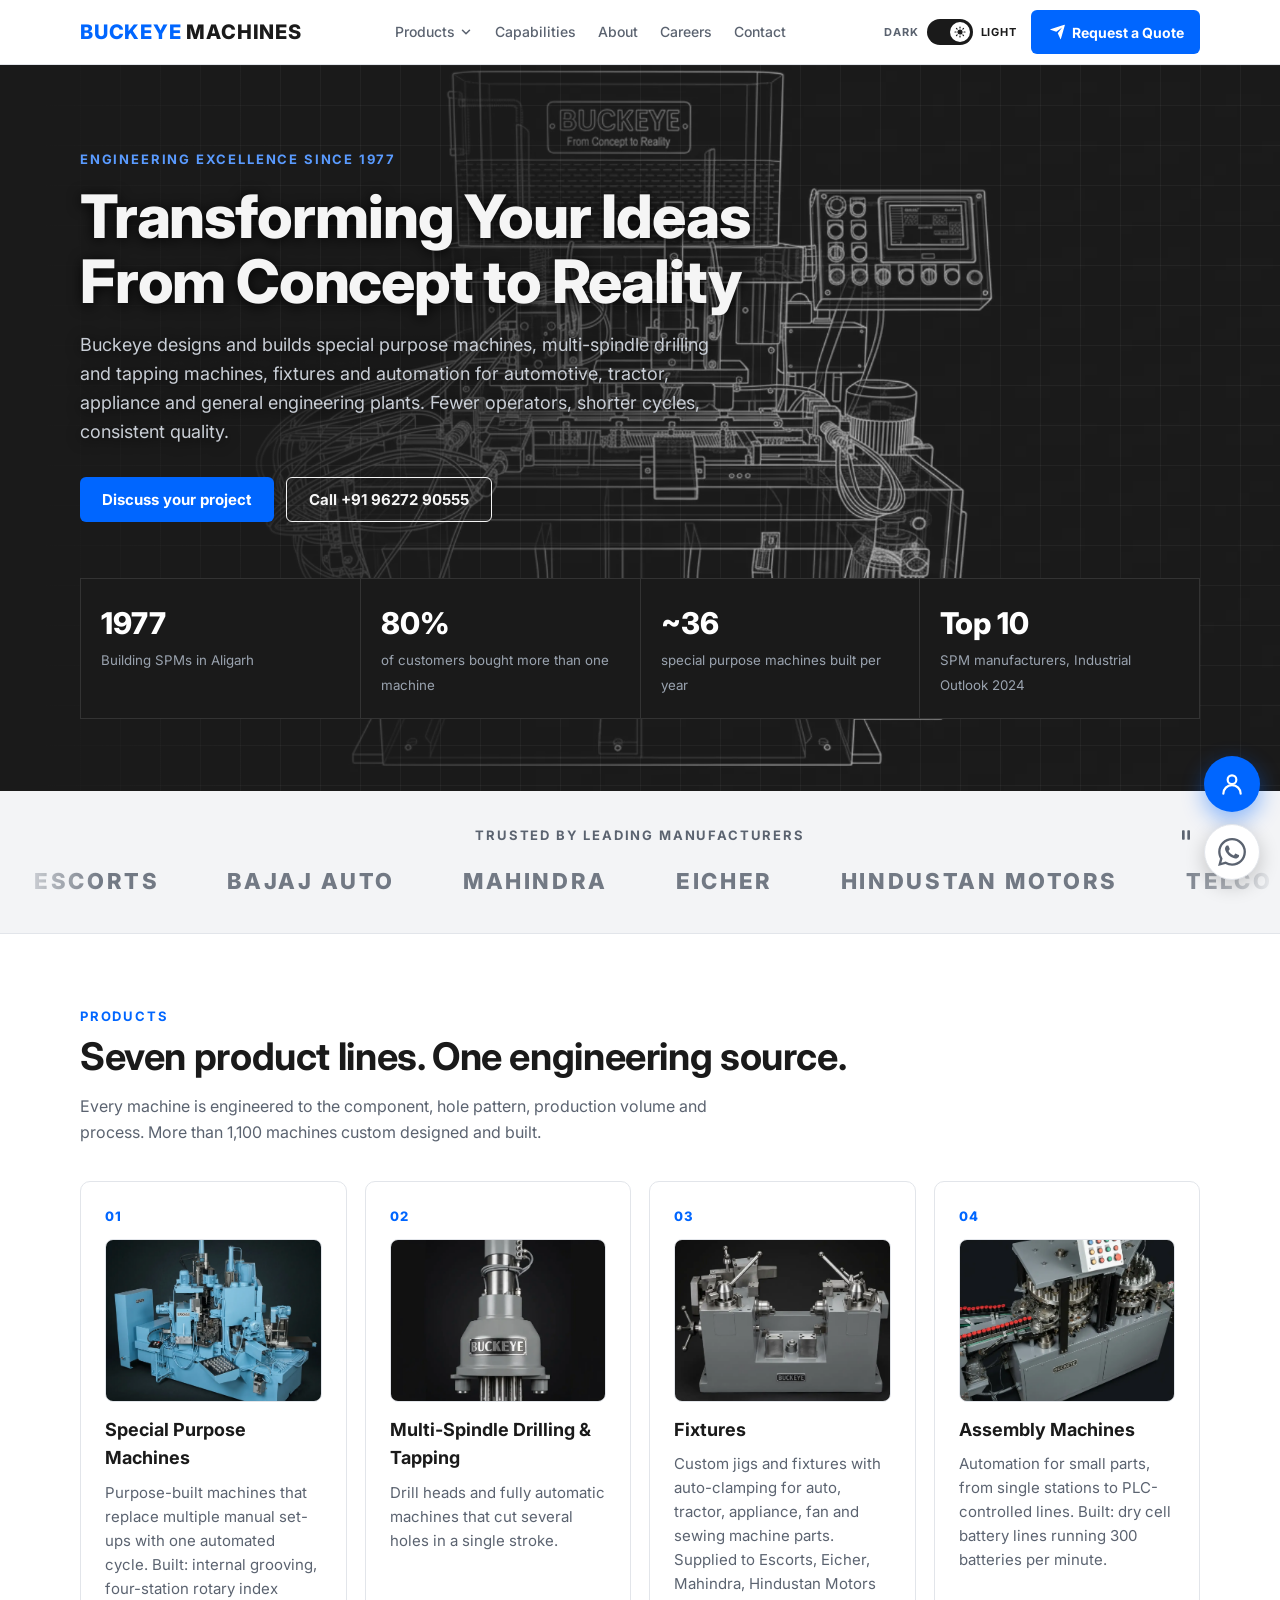
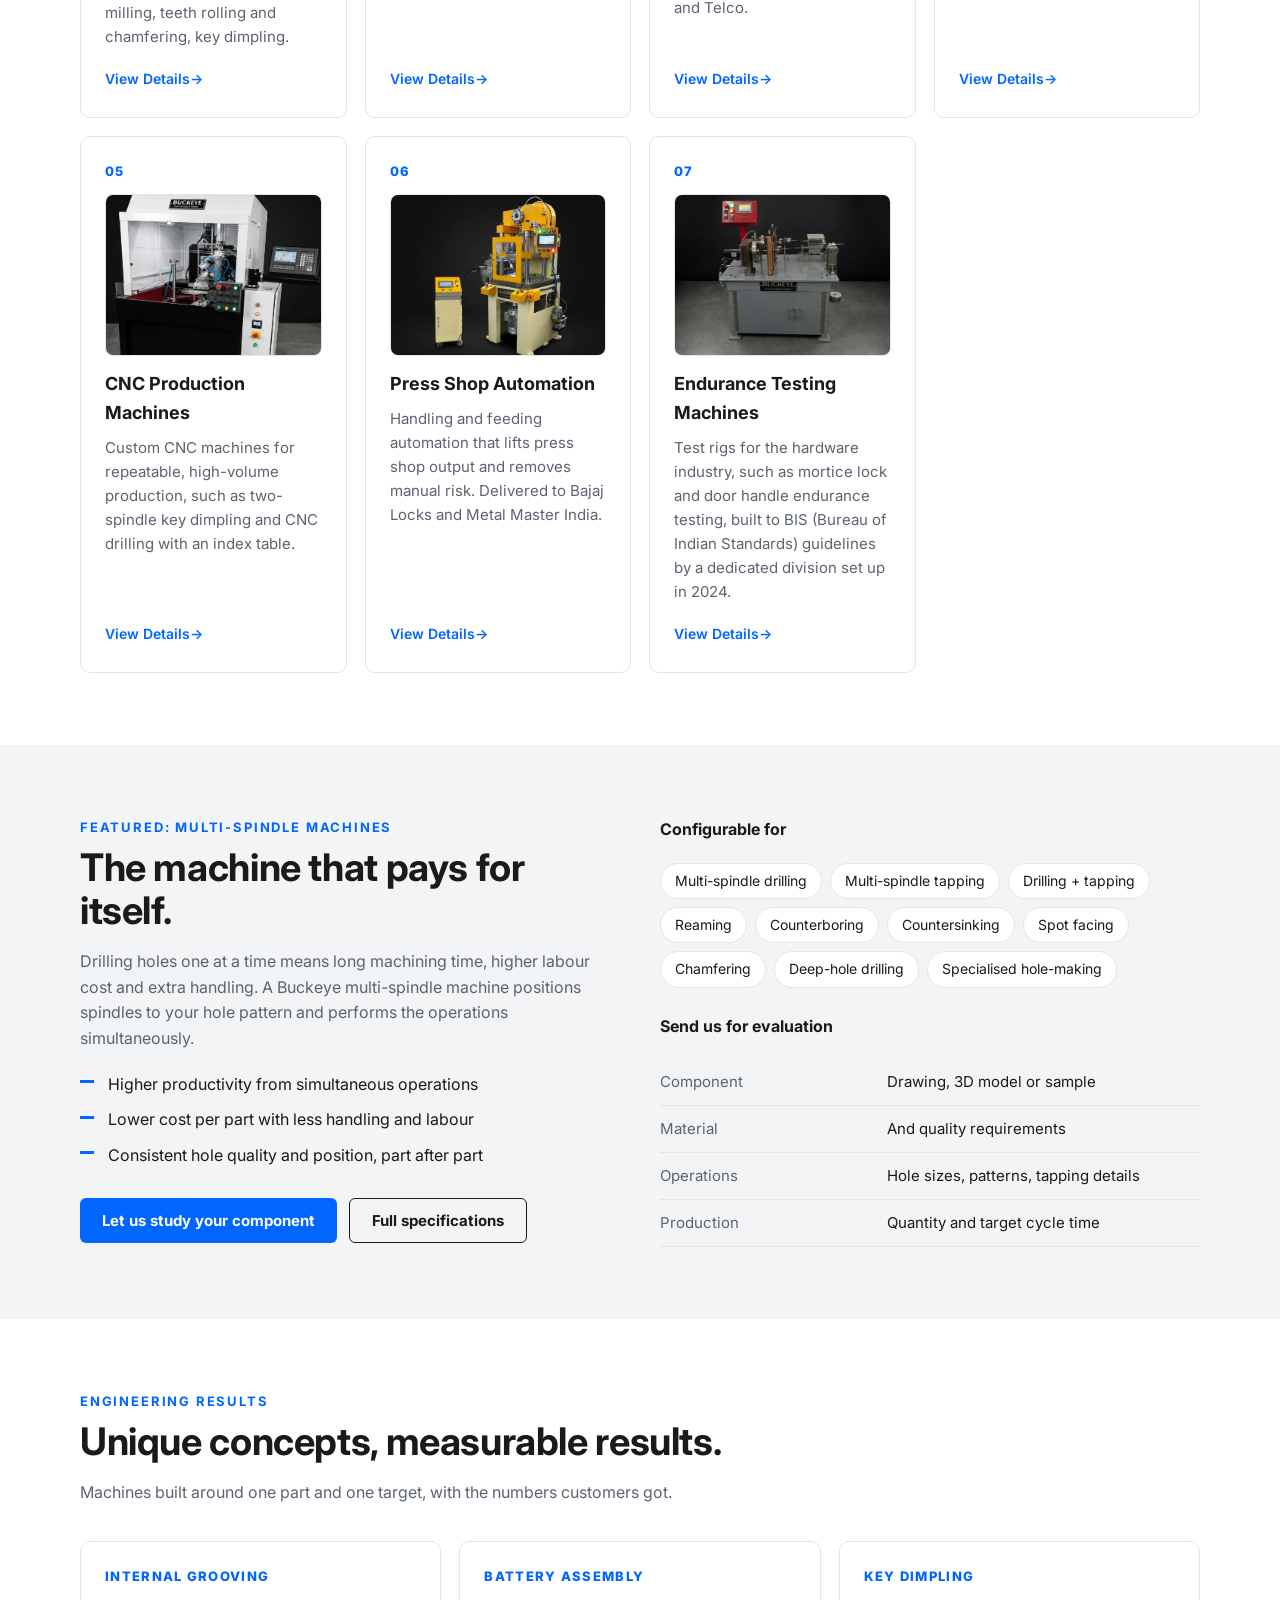
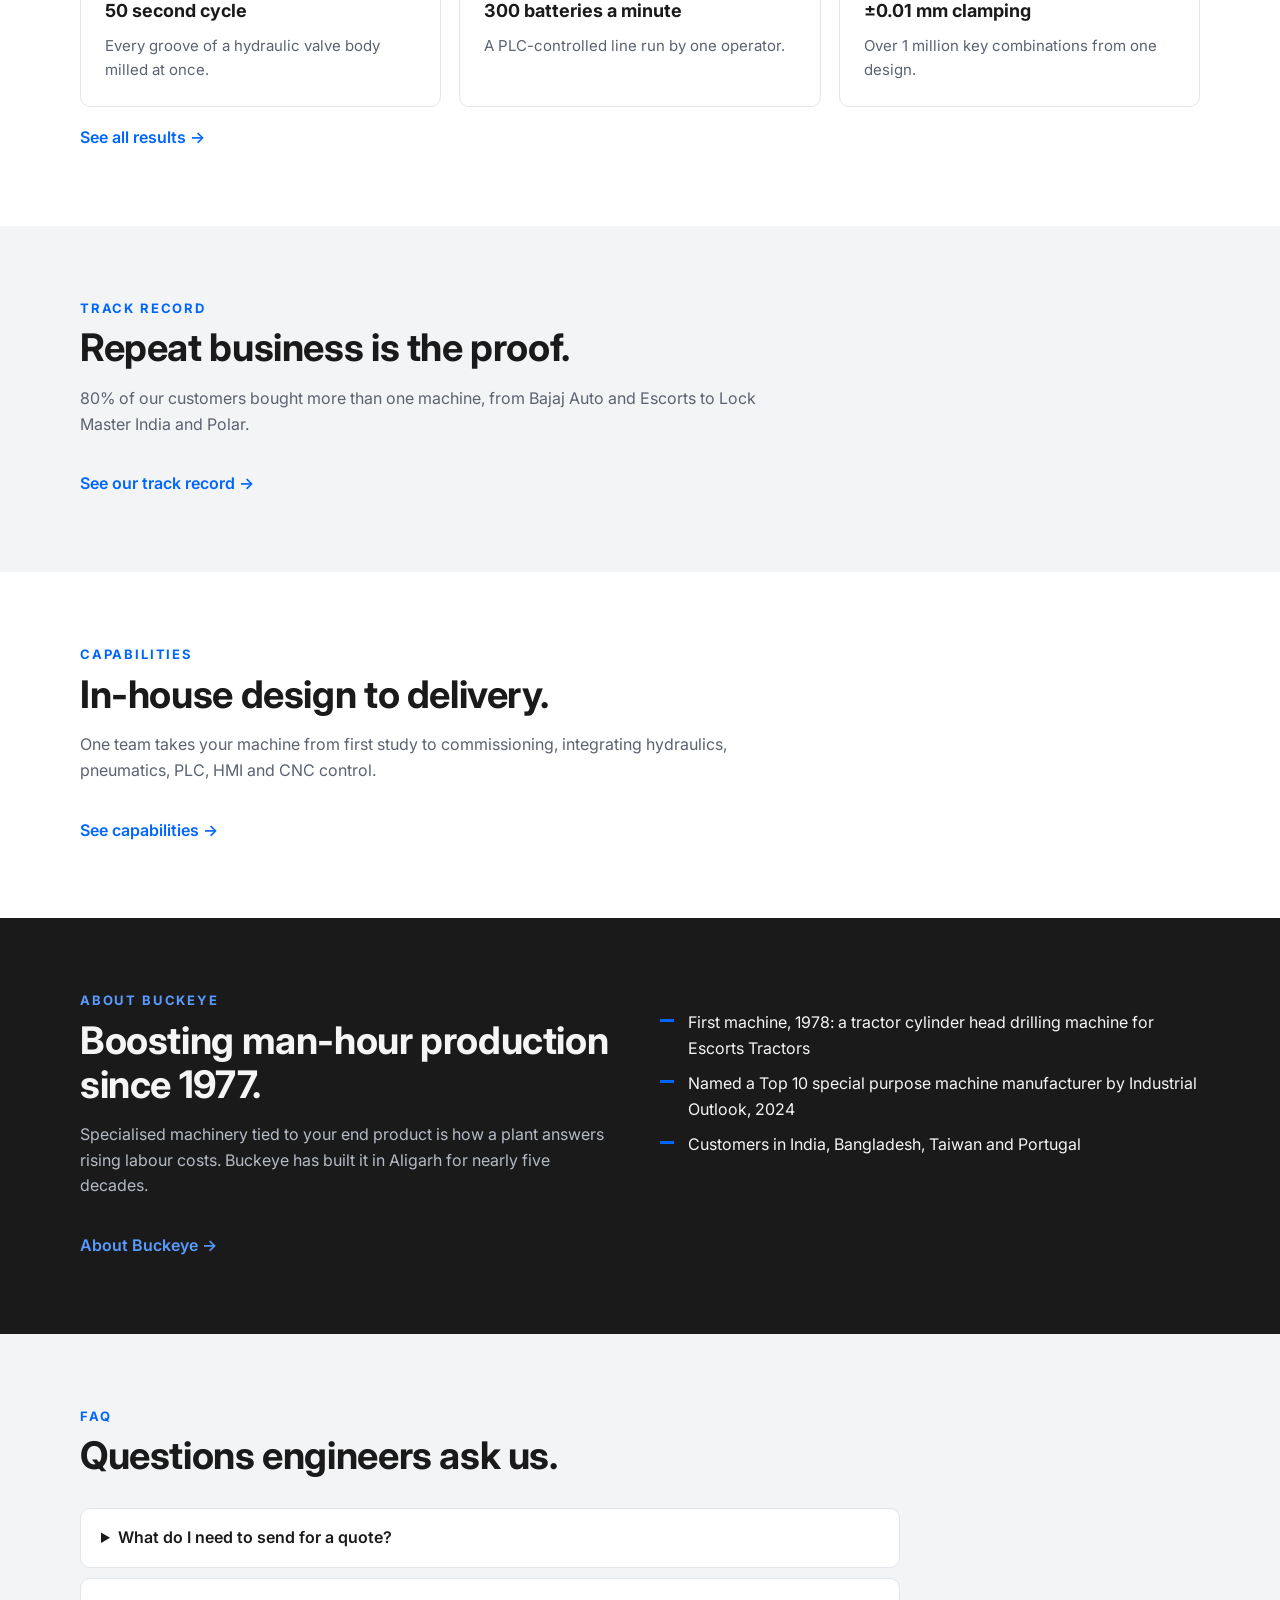
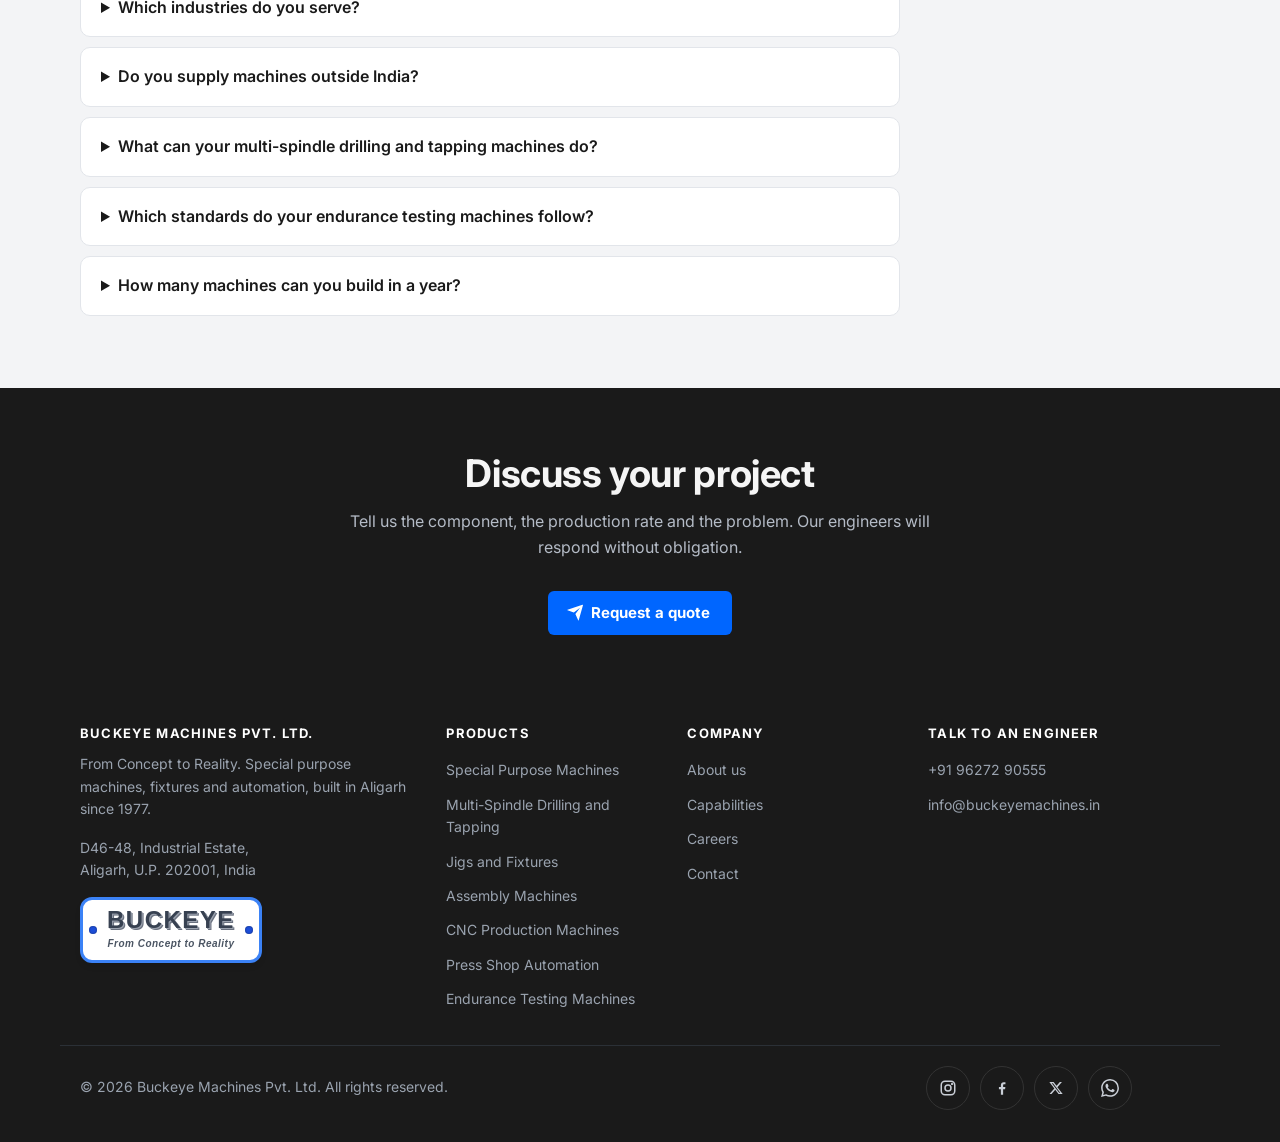
==== commit cce06e9b: "added thumbnail Index.html cards" ====
--- a/index.html
+++ b/index.html
@@ -17,6 +17,13 @@
 <link rel="icon" href="favicon.svg" type="image/svg+xml">
 <link rel="stylesheet" href="style.css">
 <script type="application/ld+json">{"@context":"https://schema.org","@graph":[{"@type":["Organization","LocalBusiness"],"@id":"https://buckeyemachines.in/#org","name":"Buckeye Machines Pvt. Ltd.","alternateName":"Buckeye Machines","url":"https://buckeyemachines.in/","email":"info@buckeyemachines.in","telephone":"+91-9627290555","foundingDate":"1977","slogan":"From Concept to Reality","description":"Manufacturer of special purpose machines, multi-spindle drilling and tapping machines, fixtures, assembly machines, CNC production machines, press shop automation and endurance testing machines.","geo":{"@type":"GeoCoordinates","latitude":27.90483729725643,"longitude":78.0615991531954},"hasMap":"https://maps.app.goo.gl/Gg2htDbvVSRS2Ftr7","address":{"@type":"PostalAddress","streetAddress":"D46-48, Industrial Estate","addressLocality":"Aligarh","addressRegion":"Uttar Pradesh","postalCode":"202001","addressCountry":"IN"},"areaServed":["India","Bangladesh","Taiwan","Portugal"],"numberOfEmployees":{"@type":"QuantitativeValue","minValue":40,"maxValue":45},"contactPoint":{"@type":"ContactPoint","contactType":"sales","telephone":"+91-9627290555","email":"info@buckeyemachines.in","areaServed":"IN"},"sameAs":["https://www.instagram.com/buckeyemachines57/","https://twitter.com/BuckeyeMachines","https://www.facebook.com/profile.php?id=100081990784406"],"knowsAbout":["Special purpose machines","Multi-spindle drilling and tapping","Jigs and fixtures","Assembly automation","CNC production machines","Press shop automation","Endurance testing machines"],"hasOfferCatalog":{"@type":"OfferCatalog","name":"Machines and equipment","itemListElement":[{"@type":"OfferCatalog","name":"Special Purpose Machines"},{"@type":"OfferCatalog","name":"Multi-Spindle Drilling & Tapping Machines"},{"@type":"OfferCatalog","name":"Fixtures"},{"@type":"OfferCatalog","name":"Assembly Machines"},{"@type":"OfferCatalog","name":"CNC Production Machines"},{"@type":"OfferCatalog","name":"Press Shop Automation"},{"@type":"OfferCatalog","name":"Endurance Testing Machines"}]}},{"@type":"WebSite","@id":"https://buckeyemachines.in/#site","url":"https://buckeyemachines.in/","name":"Buckeye Machines","inLanguage":"en-IN","publisher":{"@id":"https://buckeyemachines.in/#org"}},{"@type":"FAQPage","mainEntity":[{"@type":"Question","name":"What do I need to send for a quote?","acceptedAnswer":{"@type":"Answer","text":"Send your desired production rate, relevant part drawings and any machine concept or preference you have. Our application engineers review your requirements and show how they can be achieved, without obligation."}},{"@type":"Question","name":"Which industries do you serve?","acceptedAnswer":{"@type":"Answer","text":"We build for automotive, tractor, appliance, fan, battery, lock and sewing machine manufacturers, among others. Customers include Escorts, Bajaj Auto, Mahindra, Singer and Godrej."}},{"@type":"Question","name":"Do you supply machines outside India?","acceptedAnswer":{"@type":"Answer","text":"Yes. We have built assembly machines for customers in Bangladesh and Taiwan, and supplied a machine to Aluthea Group in Portugal."}},{"@type":"Question","name":"What can your multi-spindle drilling and tapping machines do?","acceptedAnswer":{"@type":"Answer","text":"They drill and tap holes of any size, quantity or pattern in a single cycle, and can also ream, counterbore, countersink, spot face, chamfer and deep-hole drill."}},{"@type":"Question","name":"Which standards do your endurance testing machines follow?","acceptedAnswer":{"@type":"Answer","text":"They are built for hardware products to BIS (Bureau of Indian Standards) guidelines by a dedicated team set up in 2024."}},{"@type":"Question","name":"How many machines can you build in a year?","acceptedAnswer":{"@type":"Answer","text":"Our capacity is about 36 special purpose machines of average size per year. We work with four to eight customers at a time so each gets our full focus."}}]}]}</script>
+<style>
+    img {
+  max-width: 100%;
+  height: auto;
+  display: block;
+}
+</style>
 </head>
 <body>
 <a class="skip" href="#top">Skip to main content</a>
@@ -37,13 +44,13 @@
 <h2>Seven product lines. One engineering source.</h2>
 <p class="lead">Every machine is engineered to the component, hole pattern, production volume and process. More than 1,100 machines custom designed and built.</p>
 <div class="grid">
-<div class="card"><i>01</i><h3>Special Purpose Machines</h3><p>Purpose-built machines that replace multiple manual set-ups with one automated cycle. Built: internal grooving, four-station rotary index milling, teeth rolling and chamfering, key dimpling.</p><a href="special-purpose-machine.html">View Details<span class="sr"> of Special Purpose Machines</span> →</a></div>
-<div class="card"><i>02</i><h3>Multi-Spindle Drilling &amp; Tapping</h3><p>Drill heads and fully automatic machines that cut several holes in a single stroke.</p><a href="drilling-machine.html">View Details<span class="sr"> of Multi-Spindle Drilling &amp; Tapping</span> →</a></div>
-<div class="card"><i>03</i><h3>Fixtures</h3><p>Custom jigs and fixtures with auto-clamping for auto, tractor, appliance, fan and sewing machine parts. Supplied to Escorts, Eicher, Mahindra, Hindustan Motors and Telco.</p><a href="fixture.html">View Details<span class="sr"> of Fixtures</span> →</a></div>
-<div class="card"><i>04</i><h3>Assembly Machines</h3><p>Automation for small parts, from single stations to PLC-controlled lines. Built: dry cell battery lines running 300 batteries per minute.</p><a href="assembly-machines.html">View Details<span class="sr"> of Assembly Machines</span> →</a></div>
-<div class="card"><i>05</i><h3>CNC Production Machines</h3><p>Custom CNC machines for repeatable, high-volume production, such as two-spindle key dimpling and CNC drilling with an index table.</p><a href="cnc-production-machine.html">View Details<span class="sr"> of CNC Production Machines</span> →</a></div>
-<div class="card"><i>06</i><h3>Press Shop Automation</h3><p>Handling and feeding automation that lifts press shop output and removes manual risk. Delivered to Bajaj Locks and Metal Master India.</p><a href="press-shop-automation.html">View Details<span class="sr"> of Press Shop Automation</span> →</a></div>
-<div class="card"><i>07</i><h3>Endurance Testing Machines</h3><p>Test rigs for the hardware industry, such as mortice lock and door handle endurance testing, built to BIS (Bureau of Indian Standards) guidelines by a dedicated division set up in 2024.</p><a href="endurance-testing-machines.html">View Details<span class="sr"> of Endurance Testing Machines</span> →</a></div>
+<div class="card"><i>01</i><img class="thumb" src="images/multi-station-rotary-index-machine.webp" alt="Multi-station rotary index machine for a compressor block" width="1133" height="944" loading="lazy" decoding="async"><h3>Special Purpose Machines</h3><p>Purpose-built machines that replace multiple manual set-ups with one automated cycle. Built: internal grooving, four-station rotary index milling, teeth rolling and chamfering, key dimpling.</p><a href="special-purpose-machine.html">View Details<span class="sr"> of Special Purpose Machines</span> →</a></div>
+<div class="card"><i>02</i><img class="thumb" src="images/eight-spindle-heavy-duty-drill-head.webp" alt="Eight spindle heavy duty drill head" width="1133" height="944" loading="lazy" decoding="async"><h3>Multi-Spindle Drilling &amp; Tapping</h3><p>Drill heads and fully automatic machines that cut several holes in a single stroke.</p><a href="drilling-machine.html">View Details<span class="sr"> of Multi-Spindle Drilling &amp; Tapping</span> →</a></div>
+<div class="card"><i>03</i><img class="thumb" src="images/milling-fixture-tractor-engine-part.webp" alt="Milling fixture for a tractor engine part" width="1133" height="944" loading="lazy" decoding="async"><h3>Fixtures</h3><p>Custom jigs and fixtures with auto-clamping for auto, tractor, appliance, fan and sewing machine parts. Supplied to Escorts, Eicher, Mahindra, Hindustan Motors and Telco.</p><a href="fixture.html">View Details<span class="sr"> of Fixtures</span> →</a></div>
+<div class="card"><i>04</i><img class="thumb" src="images/dry-cell-battery-assembly-line.webp" alt="Automatic assembly line for dry cell batteries" width="1133" height="944" loading="lazy" decoding="async"><h3>Assembly Machines</h3><p>Automation for small parts, from single stations to PLC-controlled lines. Built: dry cell battery lines running 300 batteries per minute.</p><a href="assembly-machines.html">View Details<span class="sr"> of Assembly Machines</span> →</a></div>
+<div class="card"><i>05</i><img class="thumb" src="images/cnc-key-bitting-machine.webp" alt="CNC key bitting machine" width="1133" height="944" loading="lazy" decoding="async"><h3>CNC Production Machines</h3><p>Custom CNC machines for repeatable, high-volume production, such as two-spindle key dimpling and CNC drilling with an index table.</p><a href="cnc-production-machine.html">View Details<span class="sr"> of CNC Production Machines</span> →</a></div>
+<div class="card"><i>06</i><img class="thumb" src="images/high-speed-press-feeder-progressive-die.webp" alt="High speed press with feeder and progressive die" width="1133" height="944" loading="lazy" decoding="async"><h3>Press Shop Automation</h3><p>Handling and feeding automation that lifts press shop output and removes manual risk. Delivered to Bajaj Locks and Metal Master India.</p><a href="press-shop-automation.html">View Details<span class="sr"> of Press Shop Automation</span> →</a></div>
+<div class="card"><i>07</i><img class="thumb" src="images/endurance-testing-machine-mortice-lock-door-handles.webp" alt="Endurance testing machine for pin cylinder tumblers" width="1024" height="1024" loading="lazy" decoding="async"><h3>Endurance Testing Machines</h3><p>Test rigs for the hardware industry, such as mortice lock and door handle endurance testing, built to BIS (Bureau of Indian Standards) guidelines by a dedicated division set up in 2024.</p><a href="endurance-testing-machines.html">View Details<span class="sr"> of Endurance Testing Machines</span> →</a></div>
 </div></div></section>
 
 <section class="alt" id="drilling"><div class="w two">
--- a/style.css
+++ b/style.css
@@ -365,4 +365,14 @@
   font-weight: 600;
   margin-top: 4px;
   letter-spacing: 0.5px;
+}
+
+
+/* product card thumbnails */
+.card .thumb{display:block;width:100%;height:auto;aspect-ratio:4/3;object-fit:cover;border-radius:8px;border:1px solid var(--line);margin:12px 0 4px;background:#000}
+
+img {
+  max-width: 100%;
+  height: auto;
+  display: block;
 }
